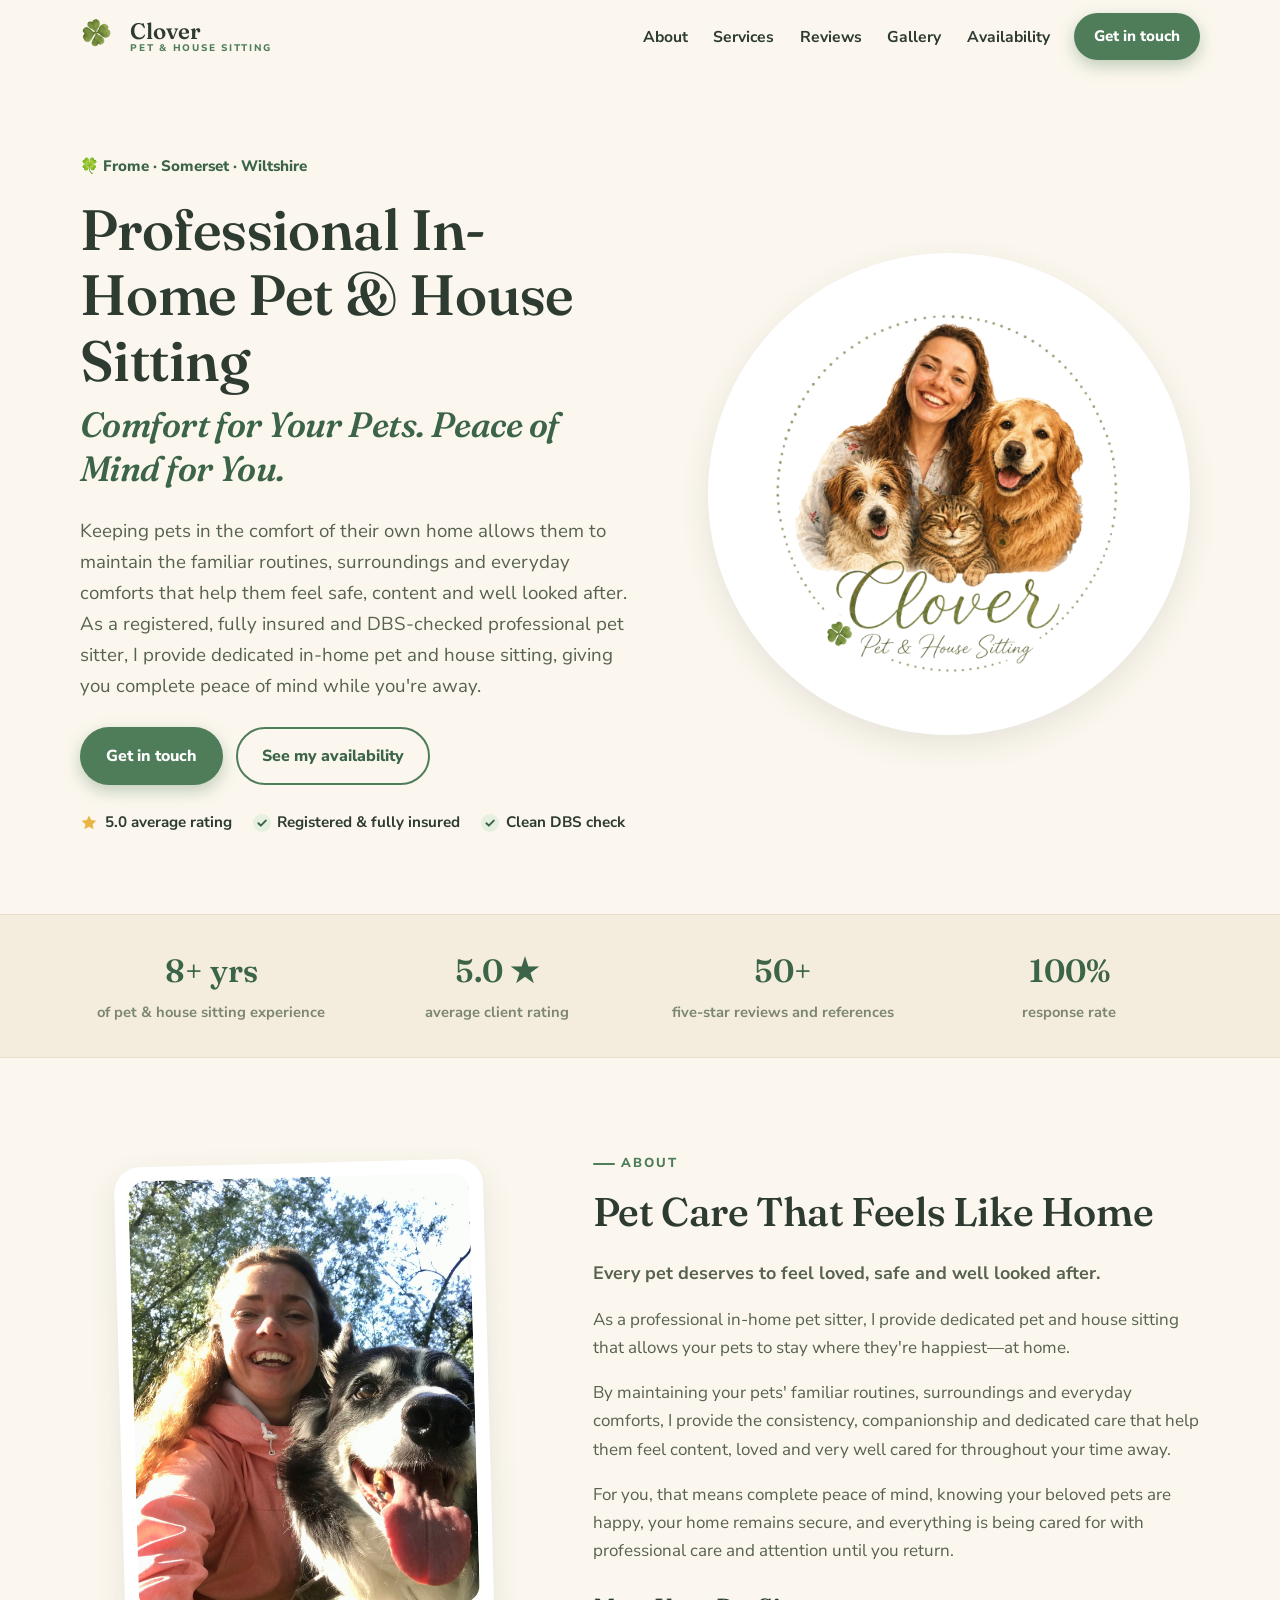
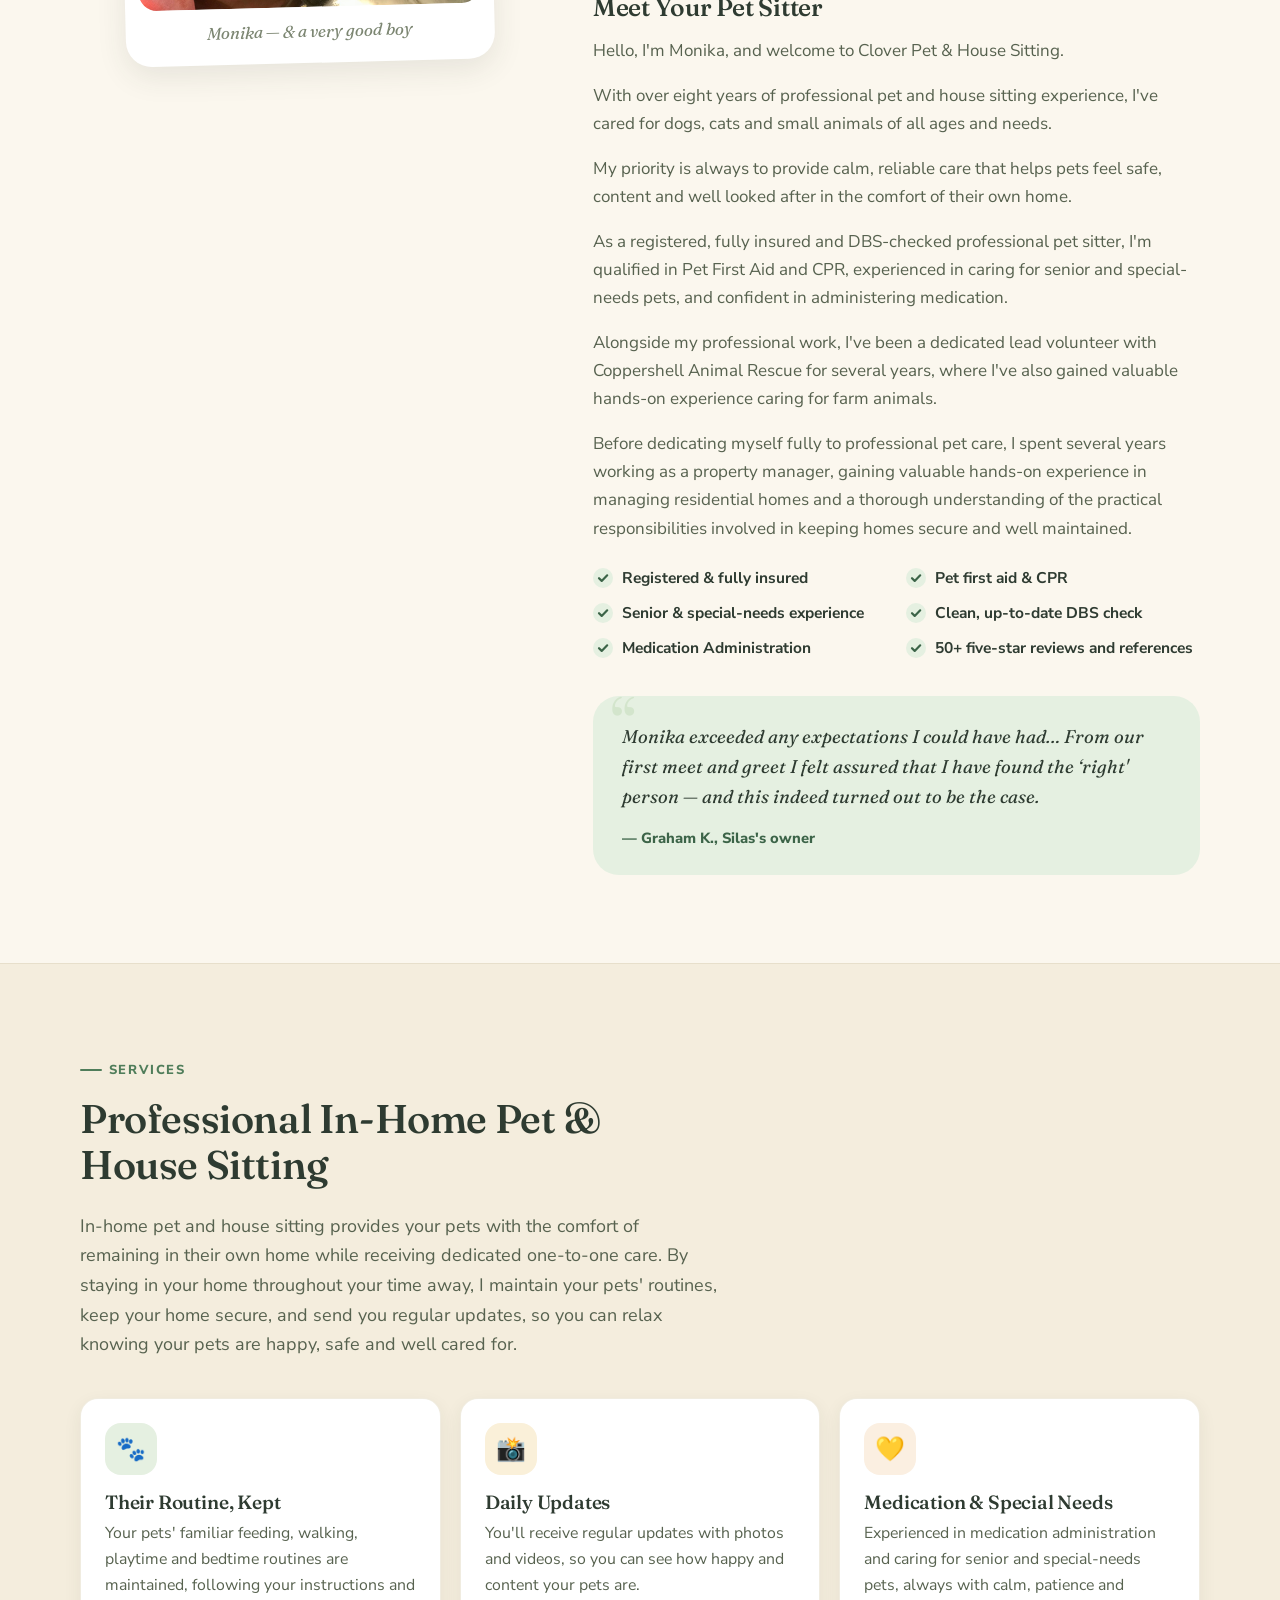
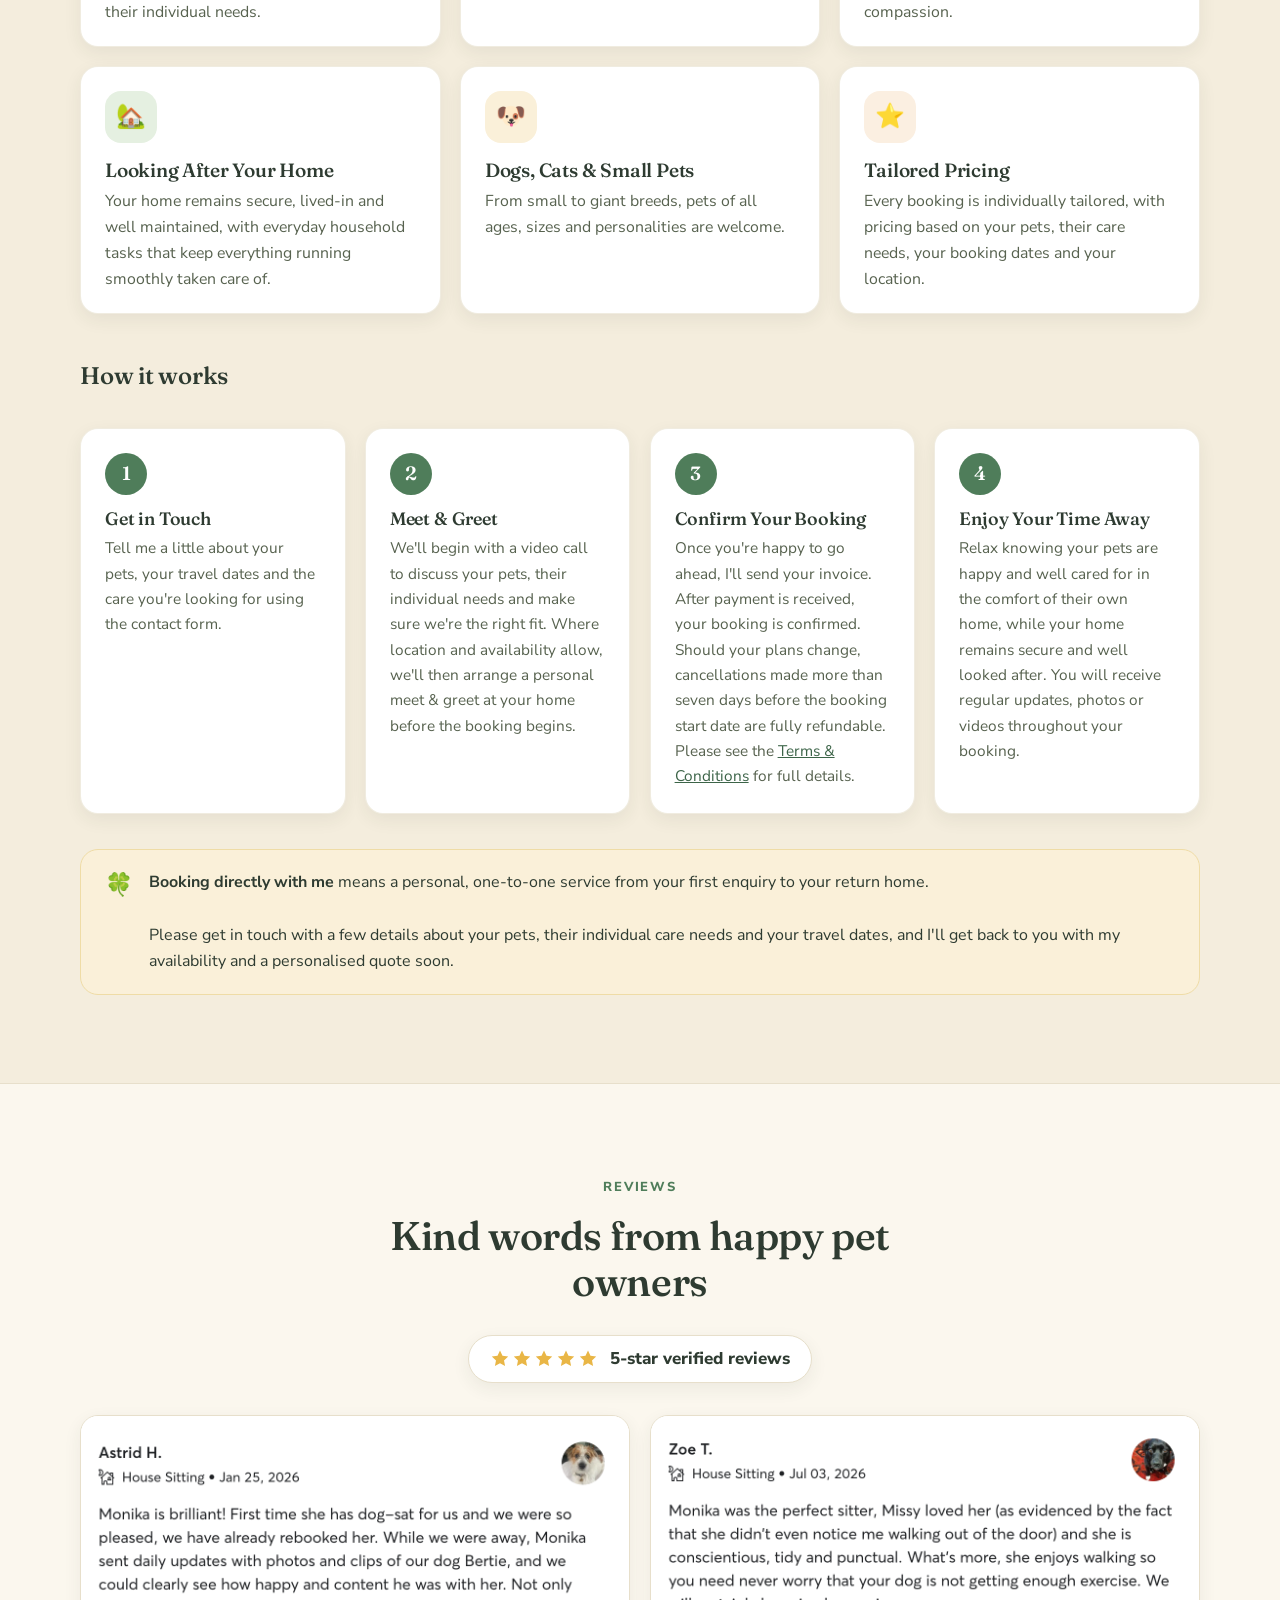
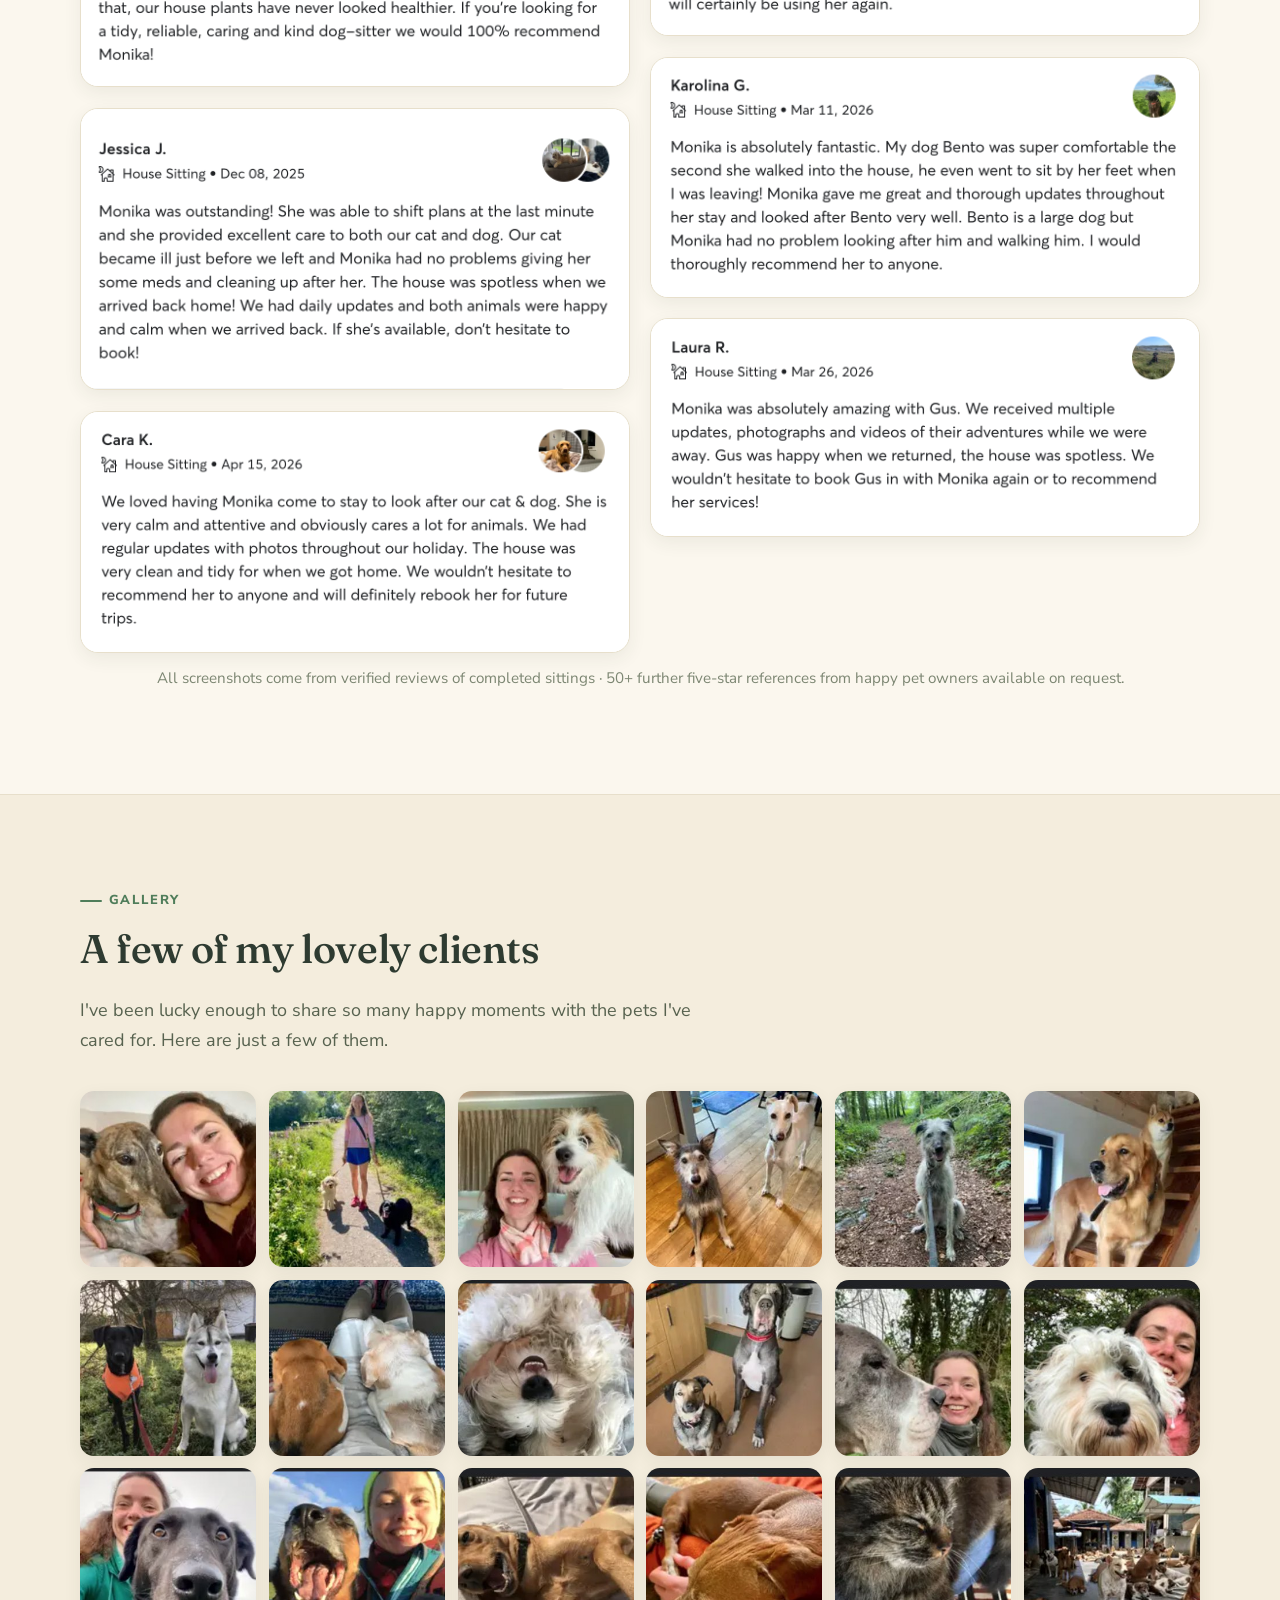
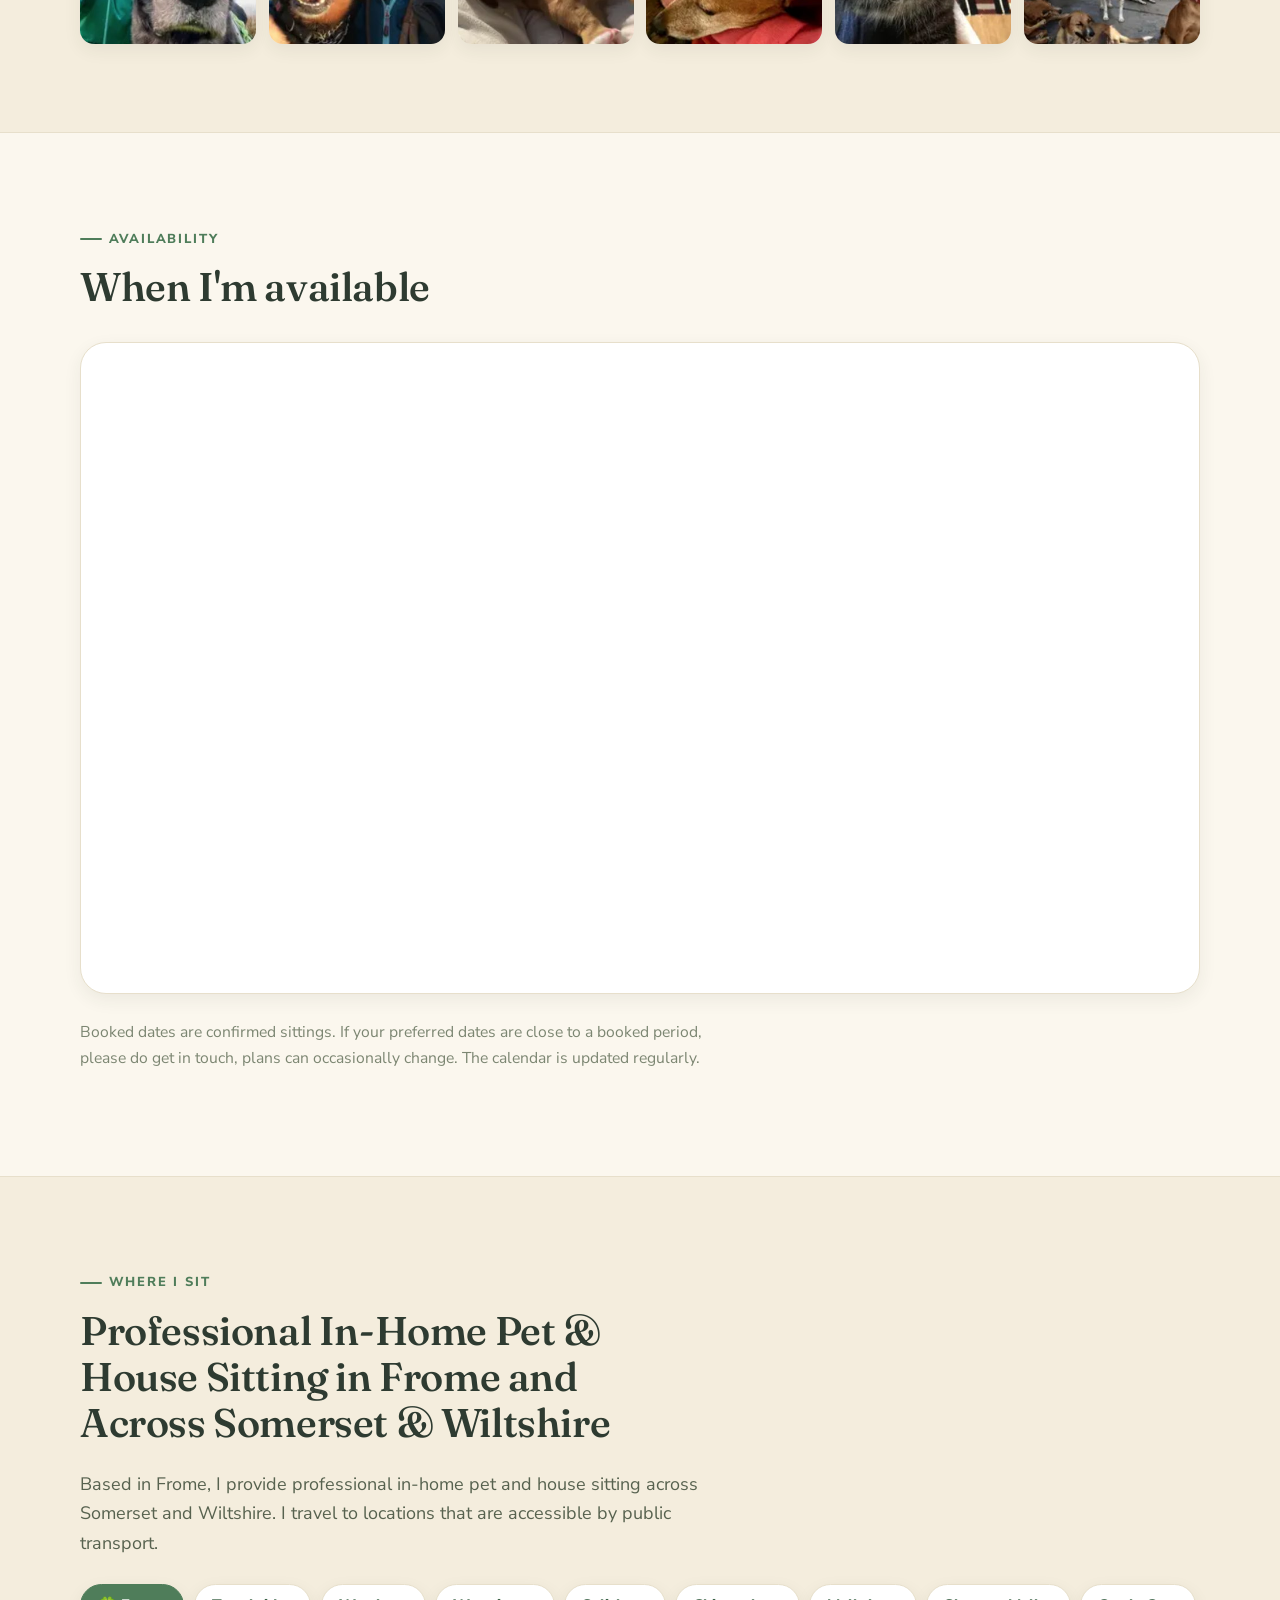
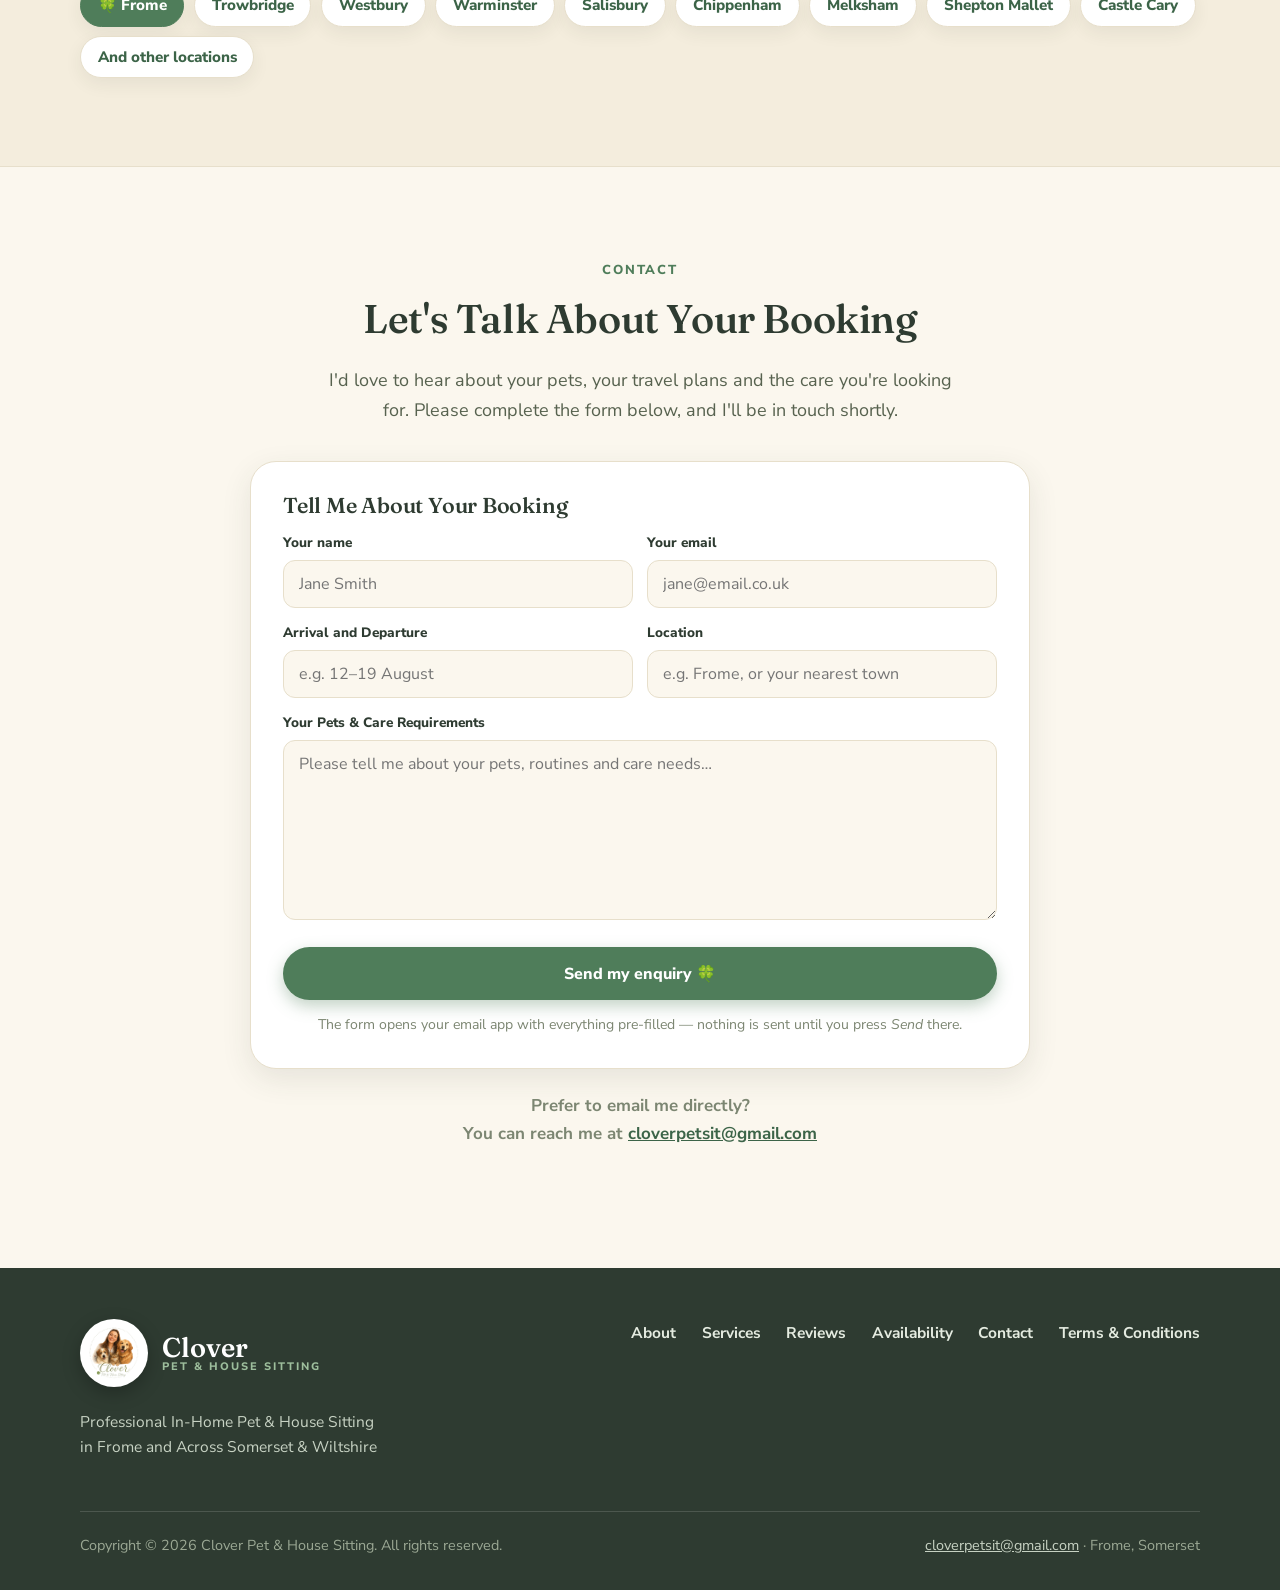
==== index.html @ 86fc48b8 "Clover Pet & House Sitting — website Static site (plain HTML/CSS/JS, no build step) for cloverpetsit" ====
<!DOCTYPE html>
<html lang="en-GB">
<head>
  <meta charset="UTF-8">
  <meta name="viewport" content="width=device-width, initial-scale=1.0">
  <title>Clover Pet &amp; House Sitting | Professional Pet Sitting in Frome, Somerset &amp; Wiltshire</title>
  <meta name="description" content="Professional in-home pet and house sitting in Frome and across Somerset and Wiltshire. Registered, fully insured and DBS-checked, with 8+ years' experience and 50+ five-star reviews and references.">
  <link rel="canonical" href="https://cloverpetsitting.com/">
  <meta property="og:type" content="website">
  <meta property="og:url" content="https://cloverpetsitting.com/">
  <meta property="og:title" content="Clover Pet &amp; House Sitting — comfort for your pets, peace of mind for you">
  <meta property="og:description" content="Professional in-home pet and house sitting in Frome and across Somerset and Wiltshire. Fully insured, DBS-checked and backed by 50+ five-star reviews and references.">
  <meta property="og:image" content="https://cloverpetsitting.com/assets/img/og.jpg">
  <meta name="twitter:card" content="summary_large_image">
  <link rel="icon" type="image/svg+xml" href="assets/favicon.svg">
  <link rel="preconnect" href="https://fonts.googleapis.com">
  <link rel="preconnect" href="https://fonts.gstatic.com" crossorigin>
  <link href="https://fonts.googleapis.com/css2?family=Fraunces:ital,opsz,wght@0,9..144,400..650;1,9..144,400..650&family=Nunito+Sans:ital,opsz,wght@0,6..12,400;0,6..12,600;0,6..12,700;0,6..12,800;1,6..12,400&display=swap" rel="stylesheet">
  <link rel="stylesheet" href="css/styles.css">
  <script type="application/ld+json">
  {
    "@context": "https://schema.org",
    "@type": "LocalBusiness",
    "@id": "https://cloverpetsitting.com/#business",
    "name": "Clover Pet & House Sitting",
    "description": "Professional in-home pet sitting and house sitting in Frome and across Somerset and Wiltshire. Registered, fully insured and DBS-checked, with more than eight years of experience.",
    "url": "https://cloverpetsitting.com/",
    "email": "cloverpetsit@gmail.com",
    "image": "https://cloverpetsitting.com/assets/img/og.jpg",
    "logo": "https://cloverpetsitting.com/assets/img/logo-approved.webp",
    "priceRange": "££",
    "address": { "@type": "PostalAddress", "addressLocality": "Frome", "addressRegion": "Somerset", "addressCountry": "GB" },
    "areaServed": ["Frome", "Trowbridge", "Westbury", "Warminster", "Salisbury", "Chippenham", "Melksham", "Shepton Mallet", "Castle Cary", "Somerset", "Wiltshire"],
    "knowsAbout": ["pet sitting", "house sitting", "dog sitting", "cat sitting", "overnight pet care"],
    "makesOffer": {
      "@type": "Offer",
      "itemOffered": { "@type": "Service", "name": "In-home pet sitting & house sitting", "serviceType": "Pet sitting" }
    }
  }
  </script>
</head>
<body>
  <a class="skip-link" href="#main">Skip to content</a>

  <!-- Shared SVG defs -->
  <svg width="0" height="0" style="position:absolute" aria-hidden="true">
    <defs>
      <g id="clover-mark">
        <g fill="currentColor">
          <path transform="translate(12 12) rotate(0) translate(0 -5.7) scale(0.60)" d="M0 5 C-0.4 4.6 -5.2 1.6 -5.2 -1.4 C-5.2 -3.4 -3.6 -5 -1.8 -5 C-0.9 -5 -0.3 -4.6 0 -4 C0.3 -4.6 0.9 -5 1.8 -5 C3.6 -5 5.2 -3.4 5.2 -1.4 C5.2 1.6 0.4 4.6 0 5 Z"/>
          <path transform="translate(12 12) rotate(90) translate(0 -5.7) scale(0.60)" d="M0 5 C-0.4 4.6 -5.2 1.6 -5.2 -1.4 C-5.2 -3.4 -3.6 -5 -1.8 -5 C-0.9 -5 -0.3 -4.6 0 -4 C0.3 -4.6 0.9 -5 1.8 -5 C3.6 -5 5.2 -3.4 5.2 -1.4 C5.2 1.6 0.4 4.6 0 5 Z"/>
          <path transform="translate(12 12) rotate(180) translate(0 -5.7) scale(0.60)" d="M0 5 C-0.4 4.6 -5.2 1.6 -5.2 -1.4 C-5.2 -3.4 -3.6 -5 -1.8 -5 C-0.9 -5 -0.3 -4.6 0 -4 C0.3 -4.6 0.9 -5 1.8 -5 C3.6 -5 5.2 -3.4 5.2 -1.4 C5.2 1.6 0.4 4.6 0 5 Z"/>
          <path transform="translate(12 12) rotate(270) translate(0 -5.7) scale(0.60)" d="M0 5 C-0.4 4.6 -5.2 1.6 -5.2 -1.4 C-5.2 -3.4 -3.6 -5 -1.8 -5 C-0.9 -5 -0.3 -4.6 0 -4 C0.3 -4.6 0.9 -5 1.8 -5 C3.6 -5 5.2 -3.4 5.2 -1.4 C5.2 1.6 0.4 4.6 0 5 Z"/>
        </g>
        <path d="M13 13.5 C13.6 16.2 15 18.2 16.6 19.6" fill="none" stroke="currentColor" stroke-width="1.6" stroke-linecap="round"/>
      </g>
      <g id="icon-check">
        <circle cx="10" cy="10" r="10" fill="#E5F0E1"/>
        <path d="m6 10.2 2.7 2.7L14.2 7.3" fill="none" stroke="#3C6448" stroke-width="2.2" stroke-linecap="round" stroke-linejoin="round"/>
      </g>
      <path id="icon-star" d="M10 1.6l2.5 5.2 5.7.7-4.2 3.9 1.1 5.6L10 14.2 4.9 17l1.1-5.6L1.8 7.5l5.7-.7z"/>
    </defs>
  </svg>

  <header class="site-header" id="top">
    <div class="wrap nav">
      <a class="brand" href="#top" aria-label="Clover Pet &amp; House Sitting — home">
        <img class="brand-mark" src="assets/img/clover-mark.png" width="40" height="40" alt="" aria-hidden="true">
        <span class="brand-text">
          <span class="brand-name">Clover</span>
          <span class="brand-sub">Pet &amp; House Sitting</span>
        </span>
      </a>
      <button class="nav-toggle" aria-expanded="false" aria-controls="nav-links" aria-label="Open menu">
        <svg viewBox="0 0 24 24" fill="none" stroke-width="2.2" stroke-linecap="round"><path d="M4 7h16M4 12h16M4 17h16"/></svg>
      </button>
      <ul class="nav-links" id="nav-links">
        <li><a href="#about">About</a></li>
        <li><a href="#service">Services</a></li>
        <li><a href="#reviews">Reviews</a></li>
        <li><a href="#gallery">Gallery</a></li>
        <li><a href="#availability">Availability</a></li>
        <li><a class="btn btn-primary" href="#contact">Get in touch</a></li>
      </ul>
    </div>
  </header>

  <main id="main">

    <!-- ============ HERO ============ -->
    <section class="hero" aria-label="Introduction">
      <div class="wrap hero-grid">
        <div>
          <span class="hero-chip">🍀 Frome · Somerset · Wiltshire</span>
          <h1>Professional In-Home Pet &amp; House Sitting <em>Comfort for Your Pets. Peace of Mind for You.</em></h1>
          <p class="hero-lead">Keeping pets in the comfort of their own home allows them to maintain the familiar routines, surroundings and everyday comforts that help them feel safe, content and well looked after. As a registered, fully insured and DBS-checked professional pet sitter, I provide dedicated in-home pet and house sitting, giving you complete peace of mind while you're away.</p>
          <div class="hero-ctas">
            <a class="btn btn-primary" href="#contact">Get in touch</a>
            <a class="btn btn-ghost" href="#availability">See my availability</a>
          </div>
          <ul class="hero-trust">
            <li><svg viewBox="0 0 20 20" fill="var(--gold)"><use href="#icon-star"/></svg> 5.0 average rating</li>
            <li><svg viewBox="0 0 20 20"><use href="#icon-check"/></svg> Registered &amp; fully insured</li>
            <li><svg viewBox="0 0 20 20"><use href="#icon-check"/></svg> Clean DBS check</li>
          </ul>
        </div>
        <div class="hero-visual">
          <div class="hero-logo-frame">
            <img src="assets/img/logo-approved.webp" width="1200" height="1200" alt="Clover Pet &amp; House Sitting — Monika with her three pet friends" fetchpriority="high">
          </div>
        </div>
      </div>
    </section>

    <!-- ============ STATS ============ -->
    <div class="stats" role="region" aria-label="Key numbers">
      <div class="wrap stats-grid">
        <div class="stat"><b>8+ yrs</b><span>of pet &amp; house sitting experience</span></div>
        <div class="stat"><b>5.0 ★</b><span>average client rating</span></div>
        <div class="stat"><b>50+</b><span>five-star reviews and references</span></div>
        <div class="stat"><b>100%</b><span>response rate</span></div>
      </div>
    </div>

    <!-- ============ ABOUT ============ -->
    <section id="about" aria-labelledby="about-title">
      <div class="wrap about-grid">
        <figure class="about-photo reveal">
          <div class="frame">
            <img src="assets/img/about-silas.jpg" width="1352" height="1800" alt="Monika outdoors with Silas, a happy black-and-white collie">
            <figcaption>Monika — &amp; a very good boy</figcaption>
          </div>
        </figure>
        <div>
          <span class="eyebrow">About</span>
          <h2 class="section-title" id="about-title">Pet Care That Feels Like Home</h2>
          <p class="section-lead"><strong>Every pet deserves to feel loved, safe and well looked after.</strong></p>
          <p>As a professional in-home pet sitter, I provide dedicated pet and house sitting that allows your pets to stay where they're happiest—at home.</p>
          <p>By maintaining your pets' familiar routines, surroundings and everyday comforts, I provide the consistency, companionship and dedicated care that help them feel content, loved and very well cared for throughout your time away.</p>
          <p>For you, that means complete peace of mind, knowing your beloved pets are happy, your home remains secure, and everything is being cared for with professional care and attention until you return.</p>
          <h3 class="about-subtitle">Meet Your Pet Sitter</h3>
          <p>Hello, I'm Monika, and welcome to Clover Pet &amp; House Sitting.</p>
          <p>With over eight years of professional pet and house sitting experience, I've cared for dogs, cats and small animals of all ages and needs.</p>
          <p>My priority is always to provide calm, reliable care that helps pets feel safe, content and well looked after in the comfort of their own home.</p>
          <p>As a registered, fully insured and DBS-checked professional pet sitter, I'm qualified in Pet First Aid and CPR, experienced in caring for senior and special-needs pets, and confident in administering medication.</p>
          <p>Alongside my professional work, I've been a dedicated lead volunteer with Coppershell Animal Rescue for several years, where I've also gained valuable hands-on experience caring for farm animals.</p>
          <p>Before dedicating myself fully to professional pet care, I spent several years working as a property manager, gaining valuable hands-on experience in managing residential homes and a thorough understanding of the practical responsibilities involved in keeping homes secure and well maintained.</p>
          <ul class="about-badges">
            <li><svg viewBox="0 0 20 20"><use href="#icon-check"/></svg> Registered &amp; fully insured</li>
            <li><svg viewBox="0 0 20 20"><use href="#icon-check"/></svg> Pet first aid &amp; CPR</li>
            <li><svg viewBox="0 0 20 20"><use href="#icon-check"/></svg> Senior &amp; special-needs experience</li>
            <li><svg viewBox="0 0 20 20"><use href="#icon-check"/></svg> Clean, up-to-date DBS check</li>
            <li><svg viewBox="0 0 20 20"><use href="#icon-check"/></svg> Medication Administration</li>
            <li><svg viewBox="0 0 20 20"><use href="#icon-check"/></svg> 50+ five-star reviews and references</li>
          </ul>
          <figure class="quote-card reveal">
            <blockquote>Monika exceeded any expectations I could have had… From our first meet and greet I felt assured that I have found the ‘right' person — and this indeed turned out to be the case.</blockquote>
            <figcaption>— Graham K., Silas's owner</figcaption>
          </figure>
        </div>
      </div>
    </section>

    <!-- ============ SERVICE ============ -->
    <section id="service" class="band" aria-labelledby="service-title">
      <div class="wrap">
        <span class="eyebrow">Services</span>
        <h2 class="section-title" id="service-title">Professional In-Home Pet &amp; House Sitting</h2>
        <p class="section-lead">In-home pet and house sitting provides your pets with the comfort of remaining in their own home while receiving dedicated one-to-one care. By staying in your home throughout your time away, I maintain your pets' routines, keep your home secure, and send you regular updates, so you can relax knowing your pets are happy, safe and well cared for.</p>

        <div class="service-grid">
          <article class="service-card reveal">
            <div class="ico">🐾</div>
            <h3>Their Routine, Kept</h3>
            <p>Your pets' familiar feeding, walking, playtime and bedtime routines are maintained, following your instructions and their individual needs.</p>
          </article>
          <article class="service-card reveal">
            <div class="ico">📸</div>
            <h3>Daily Updates</h3>
            <p>You'll receive regular updates with photos and videos, so you can see how happy and content your pets are.</p>
          </article>
          <article class="service-card reveal">
            <div class="ico">💛</div>
            <h3>Medication &amp; Special Needs</h3>
            <p>Experienced in medication administration and caring for senior and special-needs pets, always with calm, patience and compassion.</p>
          </article>
          <article class="service-card reveal">
            <div class="ico">🏡</div>
            <h3>Looking After Your Home</h3>
            <p>Your home remains secure, lived-in and well maintained, with everyday household tasks that keep everything running smoothly taken care of.</p>
          </article>
          <article class="service-card reveal">
            <div class="ico">🐶</div>
            <h3>Dogs, Cats &amp; Small Pets</h3>
            <p>From small to giant breeds, pets of all ages, sizes and personalities are welcome.</p>
          </article>
          <article class="service-card reveal">
            <div class="ico">⭐</div>
            <h3>Tailored Pricing</h3>
            <p>Every booking is individually tailored, with pricing based on your pets, their care needs, your booking dates and your location.</p>
          </article>
        </div>

        <h3 style="font-size:1.5rem; margin:3rem 0 0">How it works</h3>
        <div class="steps">
          <div class="step reveal">
            <h3>Get in Touch</h3>
            <p>Tell me a little about your pets, your travel dates and the care you're looking for using the contact form.</p>
          </div>
          <div class="step reveal">
            <h3>Meet &amp; Greet</h3>
            <p>We'll begin with a video call to discuss your pets, their individual needs and make sure we're the right fit. Where location and availability allow, we'll then arrange a personal meet &amp; greet at your home before the booking begins.</p>
          </div>
          <div class="step reveal">
            <h3>Confirm Your Booking</h3>
            <p>Once you're happy to go ahead, I'll send your invoice. After payment is received, your booking is confirmed. Should your plans change, cancellations made more than seven days before the booking start date are fully refundable. Please see the <a href="/terms">Terms &amp; Conditions</a> for full details.</p>
          </div>
          <div class="step reveal">
            <h3>Enjoy Your Time Away</h3>
            <p>Relax knowing your pets are happy and well cared for in the comfort of their own home, while your home remains secure and well looked after. You will receive regular updates, photos or videos throughout your booking.</p>
          </div>
        </div>

        <div class="direct-note reveal">
          <span class="ico">🍀</span>
          <p><strong>Booking directly with me</strong> means a personal, one-to-one service from your first enquiry to your return home.<br><br>Please get in touch with a few details about your pets, their individual care needs and your travel dates, and I'll get back to you with my availability and a personalised quote soon.</p>
        </div>
      </div>
    </section>

    <!-- ============ REVIEWS ============ -->
    <section id="reviews" aria-labelledby="reviews-title">
      <div class="wrap">
        <div class="center">
          <span class="eyebrow">Reviews</span>
          <h2 class="section-title" id="reviews-title">Kind words from happy pet owners</h2>
          <div class="rating-summary">
            <span class="stars" aria-hidden="true">
              <svg viewBox="0 0 20 20"><use href="#icon-star"/></svg><svg viewBox="0 0 20 20"><use href="#icon-star"/></svg><svg viewBox="0 0 20 20"><use href="#icon-star"/></svg><svg viewBox="0 0 20 20"><use href="#icon-star"/></svg><svg viewBox="0 0 20 20"><use href="#icon-star"/></svg>
            </span>
            5-star verified reviews
          </div>
        </div>
        <div class="reviews-masonry">
          <figure class="review-shot reveal"><img src="assets/img/reviews/review-astrid.png" width="1122" height="554" loading="lazy" alt="Five-star review from Astrid H.: “Monika is brilliant! … we have already rebooked her. Daily updates with photos and clips of our dog Bertie … our house plants have never looked healthier. A tidy, reliable, caring and kind dog-sitter — we would 100% recommend Monika!”"></figure>
          <figure class="review-shot reveal"><img src="assets/img/reviews/review-jessica.png" width="1112" height="570" loading="lazy" alt="Five-star review from Jessica J.: “Monika was outstanding! … excellent care to both our cat and dog … no problems giving meds … the house was spotless when we arrived back home! If she's available, don't hesitate to book!”"></figure>
          <figure class="review-shot reveal"><img src="assets/img/reviews/review-cara.png" width="1128" height="494" loading="lazy" alt="Five-star review from Cara K.: “She is very calm and attentive and obviously cares a lot for animals … regular updates with photos … will definitely rebook her for future trips.”"></figure>
          <figure class="review-shot reveal"><img src="assets/img/reviews/review-zoe.png" width="1122" height="450" loading="lazy" alt="Five-star review from Zoe T.: “Monika was the perfect sitter, Missy loved her … conscientious, tidy and punctual … she enjoys walking so your dog always gets enough exercise.”"></figure>
          <figure class="review-shot reveal"><img src="assets/img/reviews/review-karolina.png" width="1124" height="490" loading="lazy" alt="Five-star review from Karolina G.: “My dog Bento was super comfortable the second she walked into the house … great and thorough updates … I would thoroughly recommend her to anyone.”"></figure>
          <figure class="review-shot reveal"><img src="assets/img/reviews/review-laura.png" width="1128" height="446" loading="lazy" alt="Five-star review from Laura R.: “Monika was absolutely amazing with Gus … multiple updates, photographs and videos … the house was spotless. We wouldn't hesitate to book again.”"></figure>
        </div>
        <p class="reviews-footnote center">All screenshots come from verified reviews of completed sittings · 50+ further five-star references from happy pet owners available on request.</p>
      </div>
    </section>

    <!-- ============ GALLERY ============ -->
    <section id="gallery" class="band" aria-labelledby="gallery-title">
      <div class="wrap">
        <span class="eyebrow">Gallery</span>
        <h2 class="section-title" id="gallery-title">A few of my lovely clients</h2>
        <p class="section-lead">I've been lucky enough to share so many happy moments with the pets I've cared for. Here are just a few of them.</p>
        <div class="gallery-grid" id="gallery-grid">
          <a href="assets/img/gallery/g01.jpg"><img src="assets/img/gallery/g01.jpg" width="305" height="305" loading="lazy" alt="Monika cuddling a brindle greyhound on the sofa"></a>
          <a href="assets/img/gallery/g03.jpg"><img src="assets/img/gallery/g03.jpg" width="305" height="305" loading="lazy" alt="Walking two dogs along a sunny country path"></a>
          <a href="assets/img/gallery/g05.jpg"><img src="assets/img/gallery/g05.jpg" width="305" height="305" loading="lazy" alt="Monika with a scruffy white terrier at home"></a>
          <a href="assets/img/gallery/g07.jpg"><img src="assets/img/gallery/g07.jpg" width="305" height="305" loading="lazy" alt="Two lurchers waiting for their walk in the hallway"></a>
          <a href="assets/img/gallery/g09.jpg"><img src="assets/img/gallery/g09.jpg" width="305" height="305" loading="lazy" alt="Wolfhound sitting on a woodland path"></a>
          <a href="assets/img/gallery/g10.jpg"><img src="assets/img/gallery/g10.jpg" width="305" height="305" loading="lazy" alt="Golden retriever and Shiba Inu on the stairs"></a>
          <a href="assets/img/gallery/g11.jpg"><img src="assets/img/gallery/g11.jpg" width="305" height="305" loading="lazy" alt="Black Labrador and husky ready for a walk"></a>
          <a href="assets/img/gallery/g12.jpg"><img src="assets/img/gallery/g12.jpg" width="305" height="305" loading="lazy" alt="Two dogs relaxing on Monika's lap"></a>
          <a href="assets/img/gallery/g14.jpg"><img src="assets/img/gallery/g14.jpg" width="305" height="305" loading="lazy" alt="Shaggy white dog rolling over for belly rubs"></a>
          <a href="assets/img/gallery/g15.jpg"><img src="assets/img/gallery/g15.jpg" width="305" height="305" loading="lazy" alt="Great Dane and terrier friend in the kitchen"></a>
          <a href="assets/img/gallery/g19.jpg"><img src="assets/img/gallery/g19.jpg" width="305" height="305" loading="lazy" alt="A kiss for a gentle Great Dane"></a>
          <a href="assets/img/gallery/g22.jpg"><img src="assets/img/gallery/g22.jpg" width="305" height="305" loading="lazy" alt="Monika with a fluffy white cockapoo"></a>
          <a href="assets/img/gallery/g17.jpg"><img src="assets/img/gallery/g17.jpg" width="305" height="305" loading="lazy" alt="Close-up selfie with a curious grey dog"></a>
          <a href="assets/img/gallery/g18.jpg"><img src="assets/img/gallery/g18.jpg" width="305" height="305" loading="lazy" alt="Windy hilltop selfie with a very happy dog"></a>
          <a href="assets/img/gallery/g20.jpg"><img src="assets/img/gallery/g20.jpg" width="305" height="305" loading="lazy" alt="Playful brown dog rolling on the sofa"></a>
          <a href="assets/img/gallery/g21.jpg"><img src="assets/img/gallery/g21.jpg" width="305" height="305" loading="lazy" alt="Content dog snoozing during cuddles"></a>
          <a href="assets/img/gallery/g23.jpg"><img src="assets/img/gallery/g23.jpg" width="305" height="305" loading="lazy" alt="Tabby cat getting chin scratches"></a>
          <a href="assets/img/gallery/g24.jpg"><img src="assets/img/gallery/g24.jpg" width="305" height="305" loading="lazy" alt="Rescue dogs at the shelter where Monika volunteers"></a>
        </div>
      </div>
    </section>

    <!-- ============ AVAILABILITY ============ -->
    <section id="availability" aria-labelledby="availability-title">
      <div class="wrap">
        <span class="eyebrow">Availability</span>
        <h2 class="section-title" id="availability-title">When I'm available</h2>
        <div class="calendar-embed">
          <iframe src="https://calendar.google.com/calendar/embed?src=cd3b0033ca2ea46a3b50430a46b5d031fea4789af50bb61f3a7c216994d59f4f%40group.calendar.google.com&amp;ctz=Europe%2FLondon" title="Clover Pet &amp; House Sitting availability calendar" loading="lazy" frameborder="0" scrolling="no"></iframe>
        </div>
        <p class="avail-note">Booked dates are confirmed sittings. If your preferred dates are close to a booked period, please do get in touch, plans can occasionally change. The calendar is updated regularly.</p>
      </div>
    </section>

    <!-- ============ AREA ============ -->
    <section class="band" aria-labelledby="area-title" id="area">
      <div class="wrap">
        <span class="eyebrow">Where I sit</span>
        <h2 class="section-title" id="area-title">Professional In-Home Pet &amp; House Sitting in Frome and Across Somerset &amp; Wiltshire</h2>
        <p class="section-lead">Based in Frome, I provide professional in-home pet and house sitting across Somerset and Wiltshire. I travel to locations that are accessible by public transport.</p>
        <div class="area-chips">
          <span class="chip home">🍀 Frome</span>
          <span class="chip">Trowbridge</span>
          <span class="chip">Westbury</span>
          <span class="chip">Warminster</span>
          <span class="chip">Salisbury</span>
          <span class="chip">Chippenham</span>
          <span class="chip">Melksham</span>
          <span class="chip">Shepton Mallet</span>
          <span class="chip">Castle Cary</span>
          <span class="chip">And other locations</span>
        </div>
      </div>
    </section>

    <!-- ============ CONTACT ============ -->
    <section id="contact" aria-labelledby="contact-title">
      <div class="wrap">
        <div class="center">
          <span class="eyebrow">Contact</span>
          <h2 class="section-title" id="contact-title">Let's Talk About Your Booking</h2>
          <p class="section-lead">I'd love to hear about your pets, your travel plans and the care you're looking for. Please complete the form below, and I'll be in touch shortly.</p>
        </div>
        <div class="contact-grid">
          <form class="enquiry" id="enquiry-form" novalidate>
            <h3>Tell Me About Your Booking</h3>
            <div class="form-grid">
              <div class="field"><label for="f-name">Your name</label><input id="f-name" name="name" autocomplete="name" required placeholder="Jane Smith"></div>
              <div class="field"><label for="f-email">Your email</label><input id="f-email" name="email" type="email" autocomplete="email" required placeholder="jane@email.co.uk"></div>
              <div class="field"><label for="f-dates">Arrival and Departure</label><input id="f-dates" name="dates" placeholder="e.g. 12–19 August"></div>
              <div class="field"><label for="f-location">Location</label><input id="f-location" name="location" placeholder="e.g. Frome, or your nearest town"></div>
              <div class="field full"><label for="f-details">Your Pets &amp; Care Requirements</label><textarea id="f-details" name="details" required placeholder="Please tell me about your pets, routines and care needs…"></textarea></div>
            </div>
            <button class="btn btn-primary" type="submit">Send my enquiry 🍀</button>
            <p class="form-hint">The form opens your email app with everything pre-filled — nothing is sent until you press <em>Send</em> there.</p>
          </form>
          <p class="direct-email">Prefer to email me directly?<br>You can reach me at <a href="mailto:cloverpetsit@gmail.com">cloverpetsit@gmail.com</a></p>
        </div>
      </div>
    </section>
  </main>

  <footer class="site-footer">
    <div class="wrap">
      <div class="footer-grid">
        <div>
          <a class="brand" href="#top" aria-label="Back to top">
            <img class="brand-logo" src="assets/img/logo-approved.webp" alt="Clover Pet &amp; House Sitting logo" width="68" height="68" loading="lazy">
            <span class="brand-text">
              <span class="brand-name">Clover</span>
              <span class="brand-sub">Pet &amp; House Sitting</span>
            </span>
          </a>
          <p class="footer-tag">Professional In-Home Pet &amp; House Sitting in Frome and Across Somerset &amp; Wiltshire</p>
        </div>
        <ul class="footer-links">
          <li><a href="#about">About</a></li>
          <li><a href="#service">Services</a></li>
          <li><a href="#reviews">Reviews</a></li>
          <li><a href="#availability">Availability</a></li>
          <li><a href="#contact">Contact</a></li>
          <li><a href="/terms">Terms &amp; Conditions</a></li>
        </ul>
      </div>
      <div class="footer-bottom">
        <span>Copyright © 2026 Clover Pet &amp; House Sitting. All rights reserved.</span>
        <span><a href="mailto:cloverpetsit@gmail.com">cloverpetsit@gmail.com</a> · Frome, Somerset</span>
      </div>
    </div>
  </footer>

  <!-- Lightbox -->
  <div class="lightbox" id="lightbox" role="dialog" aria-modal="true" aria-label="Photo viewer">
    <button class="lb-close" id="lb-close" aria-label="Close">✕</button>
    <button class="lb-prev" id="lb-prev" aria-label="Previous photo">‹</button>
    <img id="lb-img" src="" alt="">
    <button class="lb-next" id="lb-next" aria-label="Next photo">›</button>
  </div>

  <script src="js/main.js" defer></script>
</body>
</html>
---- css/styles.css ----
/* ============================================================
   Clover Pet & House Sitting — cloverpetsitting.com
   Warm & positive, but professional.
   Palette: clover green · warm cream · “somerset day” gold · apricot
   Type: Fraunces (display) + Nunito Sans (body)
   ============================================================ */

:root {
  --cream: #FBF7EE;
  --cream-2: #F4EDDD;
  --card: #FFFFFF;
  --ink: #2E3B31;
  --body: #57624F;
  --muted: #7C8672;
  --line: #E7DFCB;

  --clover: #4F7D5A;
  --clover-deep: #3C6448;
  --clover-tint: #E5F0E1;
  --clover-tint-2: #D3E5CC;

  --somerset: #E5B14A;      /* “somerset day” — warm golden, from the byTilly Somerset palette */
  --somerset-soft: #EFDCA6;
  --somerset-tint: #FAF0D9;

  --apricot: #EDBB8F;
  --apricot-tint: #FBEFE1;
  --terracotta: #C9764F;
  --gold: #E9B646;

  --radius: 18px;
  --radius-lg: 26px;
  --shadow: 0 10px 30px rgba(46, 59, 49, 0.10);
  --shadow-soft: 0 6px 18px rgba(46, 59, 49, 0.07);

  --font-display: "Fraunces", Georgia, "Times New Roman", serif;
  --font-body: "Nunito Sans", "Segoe UI", system-ui, -apple-system, sans-serif;
}

/* ---------- Reset & base ---------- */
*, *::before, *::after { box-sizing: border-box; }
html { scroll-behavior: smooth; }
@media (prefers-reduced-motion: reduce) {
  html { scroll-behavior: auto; }
  *, *::before, *::after { animation: none !important; transition: none !important; }
}
body {
  margin: 0;
  font-family: var(--font-body);
  font-size: 1.0625rem;
  line-height: 1.65;
  color: var(--body);
  background: var(--cream);
  -webkit-font-smoothing: antialiased;
}
img { max-width: 100%; display: block; }
a { color: var(--clover-deep); }
h1, h2, h3, h4 {
  font-family: var(--font-display);
  font-weight: 550;
  line-height: 1.15;
  color: var(--ink);
  margin: 0 0 0.6em;
  letter-spacing: -0.01em;
}
p { margin: 0 0 1em; }
.skip-link {
  position: absolute; left: -999px; top: 0;
  background: var(--ink); color: #fff; padding: 10px 16px; border-radius: 0 0 10px 0;
  z-index: 200;
}
.skip-link:focus { left: 0; }

.wrap { width: min(1120px, calc(100% - 2.5rem)); margin-inline: auto; }
section { padding: clamp(3.5rem, 8vw, 5.5rem) 0; }

.eyebrow {
  display: inline-flex; align-items: center; gap: 0.5em;
  font-size: 0.8125rem; font-weight: 800; letter-spacing: 0.14em;
  text-transform: uppercase; color: var(--clover);
  margin-bottom: 0.9rem;
}
.eyebrow::before {
  content: ""; width: 22px; height: 2px; background: var(--clover); border-radius: 2px;
}
.section-title { font-size: clamp(1.75rem, 4vw, 2.5rem); max-width: 22ch; }
.section-lead { font-size: 1.125rem; max-width: 58ch; }
.center { text-align: center; }
.center .section-title, .center .section-lead { margin-inline: auto; }
.center .eyebrow::before { display: none; }

/* ---------- Buttons ---------- */
.btn {
  display: inline-flex; align-items: center; justify-content: center; gap: 0.55em;
  font-family: var(--font-body); font-weight: 800; font-size: 1rem;
  padding: 0.85em 1.5em; border-radius: 999px; border: 2px solid transparent;
  cursor: pointer; text-decoration: none; transition: transform .15s ease, box-shadow .15s ease, background .15s ease;
}
.btn:active { transform: translateY(1px); }
.btn-primary { background: var(--clover); color: #fff; box-shadow: 0 6px 16px rgba(79, 125, 90, 0.35); }
.btn-primary:hover { background: var(--clover-deep); box-shadow: 0 8px 20px rgba(60, 100, 72, 0.4); }
.btn-ghost { background: transparent; color: var(--clover-deep); border-color: var(--clover); }
.btn-ghost:hover { background: var(--clover-tint); border-color: var(--clover); }
.btn-light { background: #fff; color: var(--clover-deep); box-shadow: var(--shadow-soft); }
.btn-light:hover { background: var(--clover-tint); }

/* ---------- Header ---------- */
.site-header {
  position: sticky; top: 0; z-index: 100;
  background: rgba(251, 247, 238, 0.92);
  backdrop-filter: blur(10px);
  -webkit-backdrop-filter: blur(10px);
  border-bottom: 1px solid transparent;
  transition: border-color .2s ease, box-shadow .2s ease;
}
.site-header.scrolled { border-color: var(--line); box-shadow: 0 4px 20px rgba(46,59,49,.06); }
.nav {
  display: flex; align-items: center; justify-content: space-between;
  gap: 1rem; padding: 0.8rem 0;
}
.brand { display: inline-flex; align-items: center; gap: 0.65rem; text-decoration: none; }
.brand-mark { width: 40px; height: 40px; flex: none; object-fit: contain; }
.brand-logo {
  width: 46px; height: 46px; flex: none; border-radius: 50%;
  border: 1px solid var(--line); background: #fff; object-fit: cover;
}
.brand-text { display: flex; flex-direction: column; line-height: 1.05; }
.brand-name { font-family: var(--font-display); font-weight: 600; font-size: 1.4rem; color: var(--ink); }
.brand-sub { font-size: 0.6rem; font-weight: 800; letter-spacing: 0.18em; text-transform: uppercase; color: var(--clover); }
.nav-links { display: flex; align-items: center; gap: 1.4rem; list-style: none; margin: 0; padding: 0; }
.nav-links a:not(.btn) {
  text-decoration: none; color: var(--ink); font-weight: 700; font-size: 0.98rem;
  padding: 0.3em 0.1em; border-bottom: 2px solid transparent; transition: color .15s, border-color .15s;
}
.nav-links a:not(.btn):hover { color: var(--clover-deep); border-color: var(--clover-tint-2); }
.nav-links .btn { padding: 0.6em 1.2em; font-size: 0.95rem; }
.nav-toggle {
  display: none; background: none; border: 0; cursor: pointer; padding: 8px; border-radius: 10px;
}
.nav-toggle:hover { background: var(--clover-tint); }
.nav-toggle svg { width: 26px; height: 26px; stroke: var(--ink); }

@media (max-width: 880px) {
  .nav-toggle { display: inline-flex; }
  .nav-links {
    position: absolute; top: 100%; left: 0; right: 0;
    flex-direction: column; align-items: stretch; gap: 0;
    background: var(--cream); border-bottom: 1px solid var(--line);
    box-shadow: 0 18px 30px rgba(46,59,49,.12);
    max-height: 0; overflow: hidden; transition: max-height .25s ease;
  }
  .nav-links.open { max-height: 60vh; overflow-y: auto; }
  .nav-links li { border-top: 1px solid var(--line); }
  .nav-links a:not(.btn) { display: block; padding: 0.9rem 1.4rem; border-bottom: 0; }
  .nav-links li:last-child { padding: 0.9rem 1.4rem; }
  .nav-links .btn { width: 100%; }
}

/* ---------- Hero ---------- */
.hero {
  position: relative; overflow: hidden;
  display: flex; align-items: center;
  min-height: calc(100vh - 60px);   /* fill first viewport so the stats band never peeks */
  min-height: calc(100svh - 60px);
  padding: clamp(2rem, 4vw, 3rem) 0;
}
.hero-grid {
  position: relative; display: grid; grid-template-columns: 1.05fr 0.95fr;
  gap: clamp(2rem, 5vw, 4rem); align-items: center;
}
.hero-chip {
  display: inline-flex; align-items: center; gap: 0.45em;
  font-size: 0.95rem; font-weight: 800; color: var(--clover-deep);
  margin-bottom: 1.1rem;
}
.hero h1 {
  font-size: clamp(2.3rem, 5.2vw, 3.55rem);
  font-weight: 560;
  margin-bottom: 0.45em;
}
.hero h1 em {
  display: block; margin-top: 0.28em;
  font-size: 0.62em; line-height: 1.25; font-style: italic; color: var(--clover-deep);
}
.hero-lead { font-size: 1.17rem; max-width: 50ch; margin-bottom: 1.6rem; }
.hero-ctas { display: flex; flex-wrap: wrap; gap: 0.8rem; margin-bottom: 1.6rem; }
.hero-trust { display: flex; flex-wrap: wrap; gap: 0.5rem 1.3rem; padding: 0; margin: 0; list-style: none; }
.hero-trust li { display: inline-flex; align-items: center; gap: 0.45em; font-weight: 700; font-size: 0.95rem; color: var(--ink); }
.hero-trust svg { width: 18px; height: 18px; flex: none; }

.hero-visual { position: relative; }
/* Paw-print collage: big pad + four toes, each filled with a photo */
.paw { position: relative; aspect-ratio: 1 / 1.02; max-width: 520px; margin-inline: auto; }
.paw > div {
  position: absolute; overflow: hidden;
  box-shadow: var(--shadow); background: var(--clover-tint);
}
.paw img { width: 100%; height: 100%; object-fit: cover; }
.paw-pad {
  left: 13%; right: 13%; top: 40%; bottom: 0;
  border-radius: 52% 52% 46% 46% / 62% 62% 42% 42%;
}
.paw-toe { width: 23%; aspect-ratio: 1 / 1.16; border-radius: 50%; }
.paw-toe.t1 { left: 0;     top: 19%; rotate: -20deg; }
.paw-toe.t2 { left: 25.7%; top: 3%;  rotate: -7deg; }
.paw-toe.t3 { left: 51.4%; top: 3%;  rotate: 7deg; }
.paw-toe.t4 { left: 77%;   top: 19%; rotate: 20deg; }
.hero-logo-frame {
  position: relative; width: min(540px, 96%); aspect-ratio: 1; margin-inline: auto;
  border-radius: 50%; overflow: hidden; background: #fff;
  border: 8px solid #fff; box-shadow: var(--shadow);
}
.hero-logo-frame img { width: 100%; height: 100%; object-fit: contain; display: block; }
.hero-float {
  position: absolute; left: -14px; bottom: 22px;
  background: #fff; border-radius: 16px; box-shadow: var(--shadow);
  padding: 0.7rem 1rem; display: flex; align-items: center; gap: 0.65rem;
  font-weight: 800; color: var(--ink); font-size: 0.95rem;
  border: 1px solid var(--line);
}
.hero-float .dot {
  width: 38px; height: 38px; border-radius: 12px; background: var(--clover-tint);
  display: grid; place-items: center; font-size: 1.15rem;
}

@media (max-width: 880px) {
  .hero-grid { grid-template-columns: 1fr; }
  .hero-visual { order: -1; }
  .paw { max-width: min(400px, 88vw); }
  .hero h1 { font-size: clamp(2rem, 8vw, 2.6rem); }
}
@media (max-width: 480px) {
  .hero-float { left: 0; bottom: 8px; padding: 0.55rem 0.8rem; font-size: 0.85rem; }
}

/* ---------- Stats band ---------- */
.stats { background: var(--cream-2); border-block: 1px solid var(--line); padding: 1.9rem 0; }
.stats-grid { display: grid; grid-template-columns: repeat(4, 1fr); gap: 1.5rem; }
.stat { text-align: center; }
.stat b { display: block; font-family: var(--font-display); font-size: clamp(1.5rem, 3vw, 2rem); font-weight: 600; color: var(--clover-deep); }
.stat span { font-size: 0.92rem; font-weight: 700; color: var(--muted); }
@media (max-width: 720px) {
  .stats-grid { grid-template-columns: repeat(2, 1fr); gap: 1.1rem; }
}

/* ---------- About ---------- */
.about-grid { display: grid; grid-template-columns: 0.85fr 1.15fr; gap: clamp(2rem, 5vw, 4rem); align-items: start; }
.about-photo { position: sticky; top: 96px; }
.about-photo .frame {
  background: #fff; padding: 14px 14px 18px; border-radius: var(--radius-lg);
  box-shadow: var(--shadow); rotate: -1.5deg;
}
.about-photo img {
  width: 100%; height: clamp(320px, 36vw, 430px);
  border-radius: calc(var(--radius-lg) - 8px); object-fit: cover; object-position: center;
}
.about-photo figcaption { text-align: center; font-family: var(--font-display); font-style: italic; color: var(--muted); padding-top: 10px; }
.about-subtitle { font-size: 1.55rem; margin-top: 1.8rem; }
.about-badges { display: grid; grid-template-columns: 1fr 1fr; gap: 0.6rem 1.2rem; list-style: none; padding: 0; margin: 1.4rem 0 0; }
.about-badges li { display: flex; align-items: center; gap: 0.6em; font-weight: 700; font-size: 0.97rem; color: var(--ink); }
.about-badges svg { width: 20px; height: 20px; flex: none; }
.quote-card {
  margin: 2.2rem 0 0; background: var(--clover-tint); border-radius: var(--radius-lg);
  padding: 1.6rem 1.8rem; position: relative;
}
.quote-card::before {
  content: "“"; position: absolute; top: -6px; left: 18px;
  font-family: var(--font-display); font-size: 4.5rem; color: var(--clover-tint-2); line-height: 1;
}
.quote-card blockquote { margin: 0; font-family: var(--font-display); font-size: 1.15rem; font-style: italic; color: var(--ink); position: relative; }
.quote-card figcaption { margin-top: 0.8rem; font-weight: 800; font-size: 0.92rem; color: var(--clover-deep); }
@media (max-width: 880px) {
  .about-grid { grid-template-columns: 1fr; }
  .about-photo { position: static; max-width: 420px; }
  .about-photo img { height: auto; aspect-ratio: 3 / 4; }
  .about-badges { grid-template-columns: 1fr; }
}

/* ---------- Service ---------- */
.band { background: var(--cream-2); border-block: 1px solid var(--line); }
.service-grid { display: grid; grid-template-columns: repeat(3, 1fr); gap: 1.2rem; margin-top: 2.4rem; }
.service-card {
  background: var(--card); border-radius: var(--radius); padding: 1.5rem 1.5rem 1.3rem;
  box-shadow: var(--shadow-soft); border: 1px solid rgba(231, 223, 203, 0.6);
  transition: transform .18s ease, box-shadow .18s ease;
}
.service-card:hover { transform: translateY(-4px); box-shadow: var(--shadow); }
.service-card .ico {
  width: 52px; height: 52px; border-radius: 16px; display: grid; place-items: center;
  font-size: 1.5rem; margin-bottom: 1rem; background: var(--clover-tint);
}
.service-card:nth-child(3n+2) .ico { background: var(--somerset-tint); }
.service-card:nth-child(3n) .ico { background: var(--apricot-tint); }
.service-card h3 { font-size: 1.2rem; margin-bottom: 0.35em; }
.service-card p { margin: 0; font-size: 0.99rem; }
@media (max-width: 880px) { .service-grid { grid-template-columns: 1fr 1fr; } }
@media (max-width: 560px) { .service-grid { grid-template-columns: 1fr; } }

.pets-note {
  margin-top: 1.6rem; display: flex; flex-wrap: wrap; gap: 0.6rem; align-items: center;
}
.pets-note .chip {
  background: #fff; border: 1px solid var(--line); border-radius: 999px;
  padding: 0.4em 1em; font-weight: 700; font-size: 0.92rem; color: var(--ink);
}

/* ---------- Steps ---------- */
.steps { counter-reset: step; display: grid; grid-template-columns: repeat(4, 1fr); gap: 1.2rem; margin-top: 2.4rem; }
.step { position: relative; background: #fff; border-radius: var(--radius); padding: 1.5rem; box-shadow: var(--shadow-soft); border: 1px solid rgba(231,223,203,.6); }
.step::before {
  counter-increment: step; content: counter(step);
  display: grid; place-items: center; width: 42px; height: 42px; border-radius: 50%;
  background: var(--clover); color: #fff; font-family: var(--font-display); font-weight: 600; font-size: 1.2rem;
  margin-bottom: 0.9rem;
}
.step h3 { font-size: 1.12rem; margin-bottom: 0.3em; }
.step p { margin: 0; font-size: 0.96rem; }
@media (max-width: 880px) { .steps { grid-template-columns: 1fr 1fr; } }
@media (max-width: 560px) { .steps { grid-template-columns: 1fr; } }

.direct-note {
  margin-top: 2.2rem; background: var(--somerset-tint); border: 1px solid var(--somerset-soft);
  border-radius: var(--radius); padding: 1.2rem 1.5rem; display: flex; gap: 1rem; align-items: flex-start;
}
.direct-note .ico { font-size: 1.4rem; line-height: 1.4; }
.direct-note p { margin: 0; font-size: 1rem; color: var(--ink); }

/* ---------- Reviews ---------- */
.rating-summary {
  display: inline-flex; align-items: center; gap: 0.8rem; background: #fff;
  border: 1px solid var(--line); border-radius: 999px; padding: 0.55rem 1.3rem;
  box-shadow: var(--shadow-soft); margin: 0.4rem 0 2rem; font-weight: 800; color: var(--ink);
}
.stars { display: inline-flex; gap: 2px; }
.stars svg { width: 20px; height: 20px; fill: var(--gold); }
.reviews-masonry { columns: 2 420px; column-gap: 1.3rem; }
.review-shot {
  break-inside: avoid; margin: 0 0 1.3rem; background: #fff; border-radius: var(--radius);
  box-shadow: var(--shadow-soft); border: 1px solid var(--line); overflow: hidden;
  transition: transform .18s ease, box-shadow .18s ease;
}
.review-shot:hover { transform: translateY(-3px); box-shadow: var(--shadow); }
.review-shot img { width: 100%; height: auto; }
.reviews-footnote { margin-top: 0.8rem; color: var(--muted); font-size: 0.95rem; }

/* ---------- Gallery ---------- */
.gallery-grid { display: grid; grid-template-columns: repeat(6, 1fr); gap: 0.8rem; margin-top: 2.2rem; }
.gallery-grid a {
  display: block; border-radius: 14px; overflow: hidden; position: relative;
  aspect-ratio: 1; box-shadow: var(--shadow-soft);
}
.gallery-grid img { width: 100%; height: 100%; object-fit: cover; transition: transform .25s ease; }
.gallery-grid a:hover img { transform: scale(1.06); }
.gallery-grid a:focus-visible { outline: 3px solid var(--clover); outline-offset: 2px; }
@media (max-width: 880px) { .gallery-grid { grid-template-columns: repeat(4, 1fr); } }
@media (max-width: 560px) { .gallery-grid { grid-template-columns: repeat(3, 1fr); gap: 0.55rem; } }

/* Lightbox */
.lightbox {
  position: fixed; inset: 0; z-index: 300; background: rgba(30, 38, 32, 0.92);
  display: none; align-items: center; justify-content: center; padding: 2rem;
}
.lightbox.open { display: flex; }
.lightbox img {
  max-width: min(92vw, 760px); max-height: 82vh; border-radius: 16px;
  box-shadow: 0 30px 80px rgba(0,0,0,.5);
}
.lightbox button {
  position: absolute; background: rgba(255,255,255,0.12); color: #fff; border: 0;
  width: 48px; height: 48px; border-radius: 50%; cursor: pointer; font-size: 1.5rem;
  display: grid; place-items: center; transition: background .15s;
}
.lightbox button:hover { background: rgba(255,255,255,0.25); }
.lb-close { top: 18px; right: 18px; }
.lb-prev { left: 14px; top: 50%; translate: 0 -50%; }
.lb-next { right: 14px; top: 50%; translate: 0 -50%; }
@media (max-width: 560px) {
  .lightbox { padding: 1rem; }
  .lb-prev { left: 6px; } .lb-next { right: 6px; }
}

/* ---------- Availability ---------- */
.avail-head { display: flex; align-items: flex-end; justify-content: space-between; gap: 1rem; flex-wrap: wrap; }
.avail-nav { display: flex; gap: 0.5rem; }
.avail-nav button {
  width: 44px; height: 44px; border-radius: 50%; border: 1px solid var(--line);
  background: #fff; cursor: pointer; display: grid; place-items: center;
  box-shadow: var(--shadow-soft); transition: background .15s;
}
.avail-nav button:hover:not(:disabled) { background: var(--clover-tint); }
.avail-nav button:disabled { opacity: 0.4; cursor: default; }
.avail-nav svg { width: 20px; height: 20px; stroke: var(--ink); }
.calendars { display: grid; grid-template-columns: 1fr 1fr; gap: 1.3rem; margin-top: 1.8rem; }
.cal { background: #fff; border-radius: var(--radius-lg); box-shadow: var(--shadow-soft); border: 1px solid var(--line); padding: 1.4rem 1.4rem 1.6rem; }
.cal h3 { text-align: center; font-size: 1.25rem; margin-bottom: 1rem; }
.cal-grid { display: grid; grid-template-columns: repeat(7, 1fr); gap: 6px; }
.cal-dow { text-align: center; font-size: 0.72rem; font-weight: 800; letter-spacing: 0.08em; color: var(--muted); text-transform: uppercase; padding-bottom: 4px; }
.cal-day {
  aspect-ratio: 1; display: grid; place-items: center; border-radius: 10px;
  font-weight: 700; font-size: 0.95rem; color: var(--ink); background: var(--clover-tint);
  position: relative;
}
.cal-day.empty { background: transparent; }
.cal-day.past { background: transparent; color: #C9C4B4; font-weight: 600; }
.cal-day.busy { background: #F3E3D5; color: #B08C6E; }
.cal-day.busy::after {
  content: ""; position: absolute; left: 22%; right: 22%; top: 50%; height: 2px;
  background: #D4AC8B; border-radius: 2px; rotate: -18deg;
}
.cal-day.today { outline: 2px solid var(--clover); outline-offset: 1px; }
.cal-legend { display: flex; flex-wrap: wrap; gap: 1.4rem; margin-top: 1.4rem; padding: 0; list-style: none; }
.cal-legend li { display: inline-flex; align-items: center; gap: 0.5em; font-size: 0.92rem; font-weight: 700; color: var(--muted); }
.cal-legend .swatch { width: 18px; height: 18px; border-radius: 6px; }
.avail-note { margin-top: 1.6rem; color: var(--muted); font-size: 0.98rem; max-width: 70ch; }
.calendar-embed {
  margin-top: 2rem; overflow: hidden; border: 1px solid var(--line);
  border-radius: var(--radius-lg); background: #fff; box-shadow: var(--shadow-soft);
}
.calendar-embed iframe { display: block; width: 100%; height: 650px; border: 0; }
@media (max-width: 780px) {
  .calendars { grid-template-columns: 1fr; }
  .cal:nth-child(2) { display: none; }  /* on mobile show one month, arrows to move */
  .calendar-embed iframe { height: 540px; }
}

/* ---------- Area ---------- */
.area-chips { display: flex; flex-wrap: wrap; gap: 0.6rem; margin-top: 1.6rem; }
.area-chips .chip {
  background: #fff; border: 1px solid var(--line); border-radius: 999px;
  padding: 0.5em 1.1em; font-weight: 800; font-size: 0.95rem; color: var(--clover-deep);
  box-shadow: var(--shadow-soft);
}
.area-chips .chip.home { background: var(--clover); color: #fff; border-color: var(--clover); }
.area-eco { margin-top: 1.4rem; color: var(--muted); font-size: 0.98rem; max-width: 62ch; }

/* ---------- Contact ---------- */
.contact-grid { max-width: 780px; margin: 2.2rem auto 0; }
.contact-cards { display: grid; gap: 1rem; }
.contact-card {
  display: flex; gap: 1rem; align-items: center; background: #fff; border-radius: var(--radius);
  border: 1px solid var(--line); box-shadow: var(--shadow-soft); padding: 1.1rem 1.3rem;
  text-decoration: none; transition: transform .15s ease, box-shadow .15s ease;
}
.contact-card:hover { transform: translateY(-3px); box-shadow: var(--shadow); }
.contact-card .ico {
  width: 48px; height: 48px; border-radius: 14px; background: var(--clover-tint);
  display: grid; place-items: center; font-size: 1.3rem; flex: none;
}
.contact-card b { display: block; color: var(--ink); font-size: 1.02rem; }
.contact-card span { color: var(--muted); font-size: 0.92rem; font-weight: 600; }
.contact-reply { margin-top: 0.4rem; display: flex; align-items: center; gap: 0.5em; color: var(--muted); font-size: 0.95rem; font-weight: 700; }
.contact-reply .pulse {
  width: 10px; height: 10px; border-radius: 50%; background: var(--clover); flex: none;
  box-shadow: 0 0 0 4px var(--clover-tint);
}

.enquiry {
  background: #fff; border-radius: var(--radius-lg); box-shadow: var(--shadow);
  border: 1px solid var(--line); padding: clamp(1.4rem, 3vw, 2rem);
}
.enquiry h3 { font-size: 1.35rem; }
.form-grid { display: grid; grid-template-columns: 1fr 1fr; gap: 0.9rem; }
.form-grid .full { grid-column: 1 / -1; }
.field label { display: block; font-size: 0.85rem; font-weight: 800; color: var(--ink); margin-bottom: 0.35rem; }
.field input, .field textarea {
  width: 100%; border: 1.5px solid var(--line); border-radius: 12px; background: var(--cream);
  padding: 0.75em 0.95em; font-family: var(--font-body); font-size: 1rem; color: var(--ink);
  transition: border-color .15s, background .15s;
}
.field input:focus, .field textarea:focus {
  outline: none; border-color: var(--clover); background: #fff;
}
.field textarea { resize: vertical; min-height: 110px; }
.field.full textarea { min-height: 180px; }
.enquiry .btn { width: 100%; margin-top: 1.1rem; }
.form-hint { font-size: 0.88rem; color: var(--muted); margin: 0.8rem 0 0; text-align: center; }
.direct-email { margin: 1.4rem 0 0; text-align: center; color: var(--muted); font-weight: 700; }
.direct-email a { color: var(--clover-deep); }
@media (max-width: 880px) {
  .form-grid { grid-template-columns: 1fr; }
}

/* ---------- Footer ---------- */
.site-footer { background: #2E3B31; color: #C7D2C3; padding: 3.2rem 0 2rem; margin-top: 2rem; }
.footer-grid { display: flex; justify-content: space-between; gap: 2rem; flex-wrap: wrap; align-items: flex-start; }
.site-footer .brand { gap: 0.9rem; }
.site-footer .brand-name { color: #fff; font-size: 1.7rem; }
.site-footer .brand-sub { color: #9DBE9C; font-size: 0.68rem; }
.site-footer .brand-logo {
  width: 68px; height: 68px; border-color: rgba(255, 255, 255, 0.28);
  box-shadow: 0 6px 18px rgba(0, 0, 0, 0.25);
}
.footer-tag { max-width: 34ch; font-size: 0.97rem; margin-top: 0.8rem; }
.footer-links { list-style: none; display: flex; gap: 1.6rem; flex-wrap: wrap; padding: 0; margin: 0; }
.footer-links a { color: #E4EBE0; text-decoration: none; font-weight: 700; font-size: 0.97rem; }
.footer-links a:hover { color: #fff; text-decoration: underline; }
.footer-bottom {
  border-top: 1px solid rgba(255,255,255,0.14); margin-top: 2.2rem; padding-top: 1.4rem;
  display: flex; justify-content: space-between; gap: 1rem; flex-wrap: wrap;
  font-size: 0.9rem; color: #9BA894;
}
.footer-bottom a { color: #C7D2C3; }

/* ---------- Terms page ---------- */
.terms-hero { padding: clamp(2.5rem, 6vw, 4rem) 0 1rem; max-width: 760px; }
.terms-body { padding-top: 1rem; max-width: 760px; }
.terms-body h2 { font-size: 1.45rem; margin-top: 2.2rem; }
.terms-body ul { padding-left: 1.3rem; }
.terms-body li { margin-bottom: 0.45em; }
.terms-updated { color: var(--muted); font-size: 0.95rem; }

/* ---------- Reveal animation ---------- */
.reveal { opacity: 0; transform: translateY(22px); transition: opacity .6s ease, transform .6s ease; }
.reveal.in { opacity: 1; transform: none; }
@media (prefers-reduced-motion: reduce) { .reveal { opacity: 1; transform: none; } }
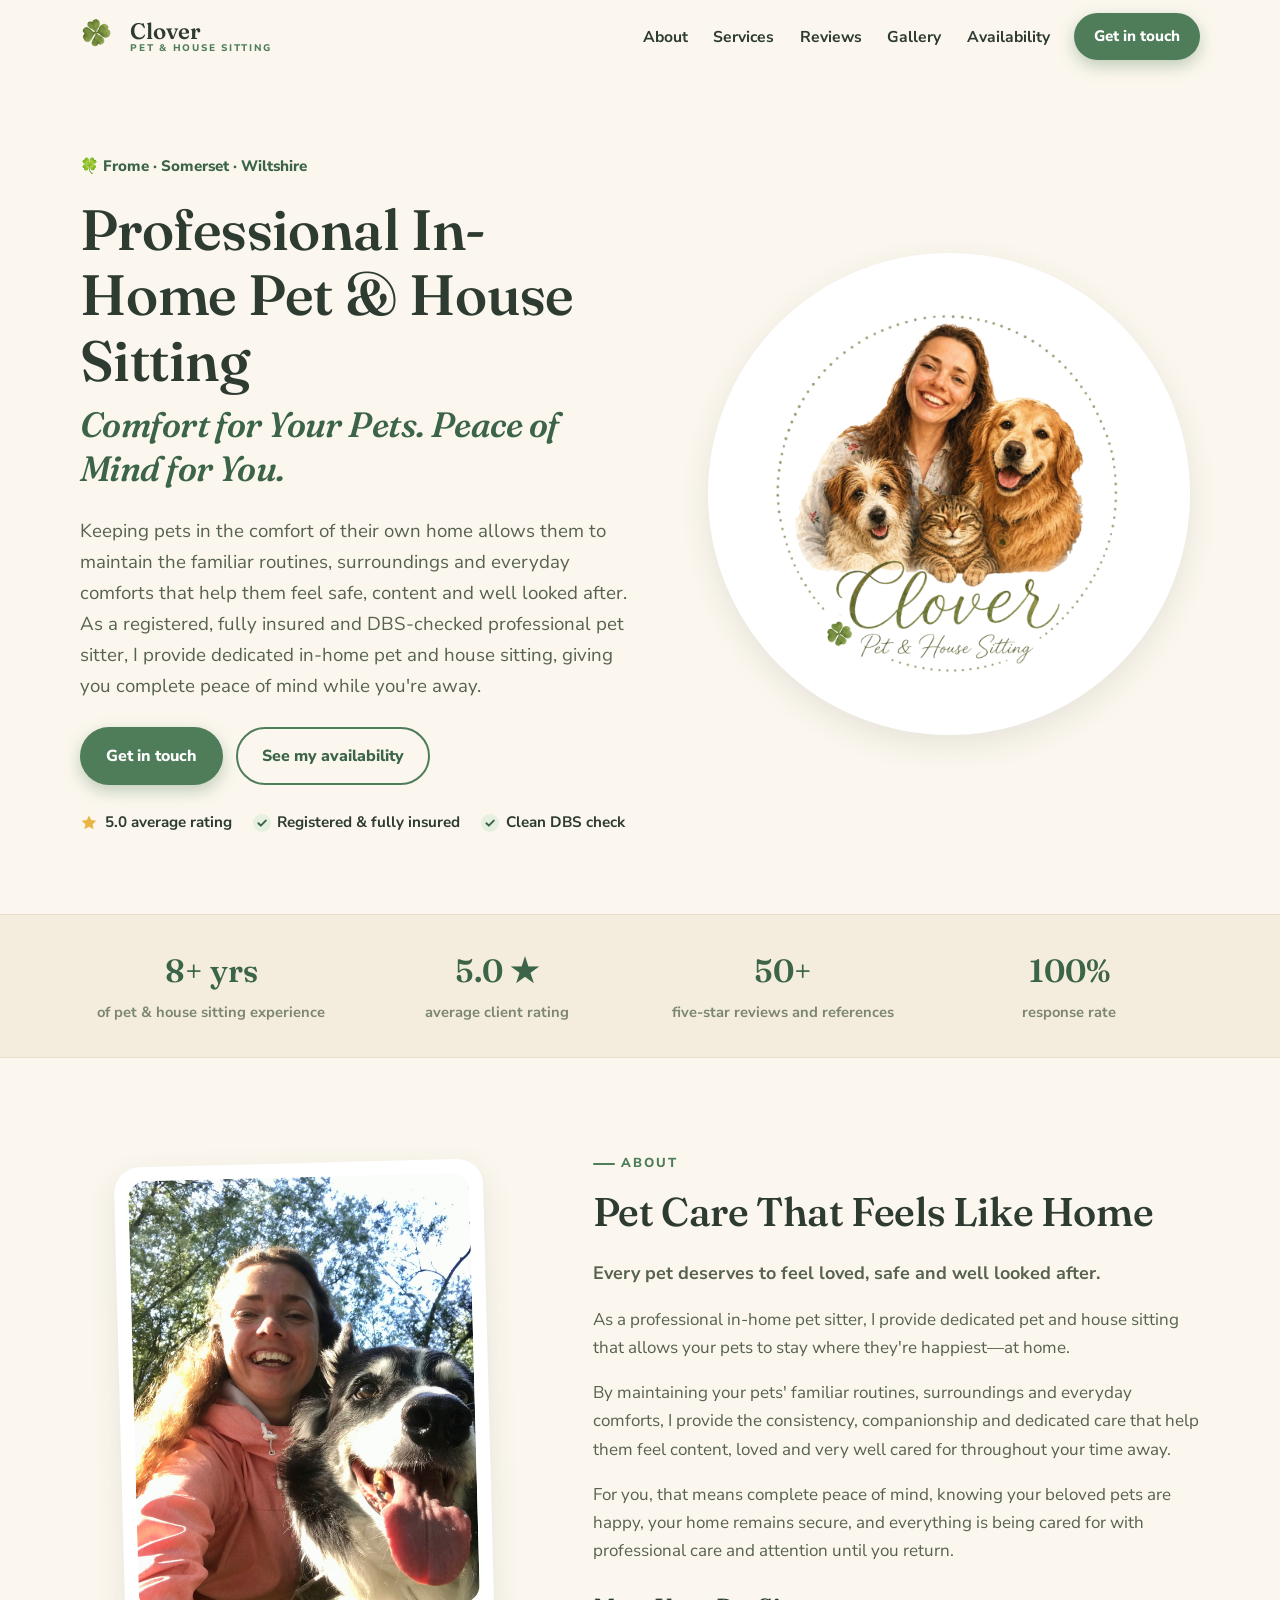
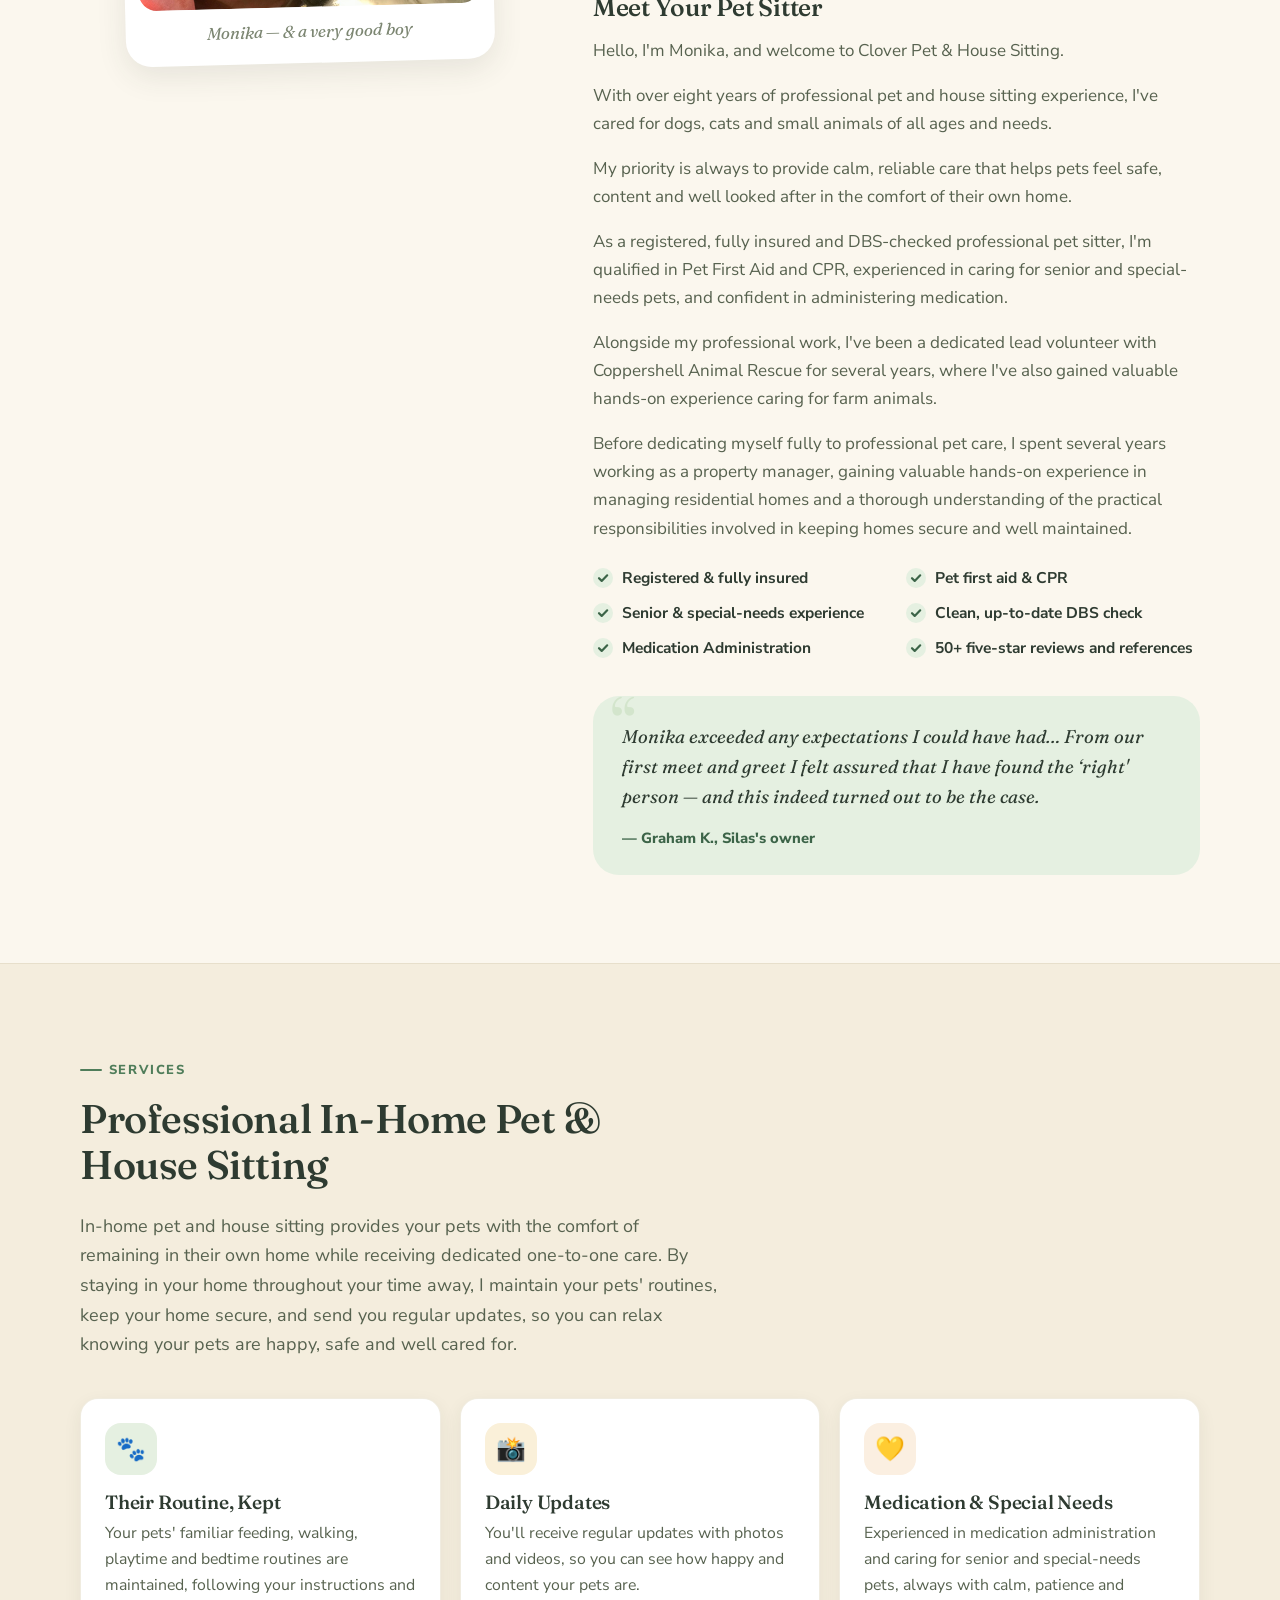
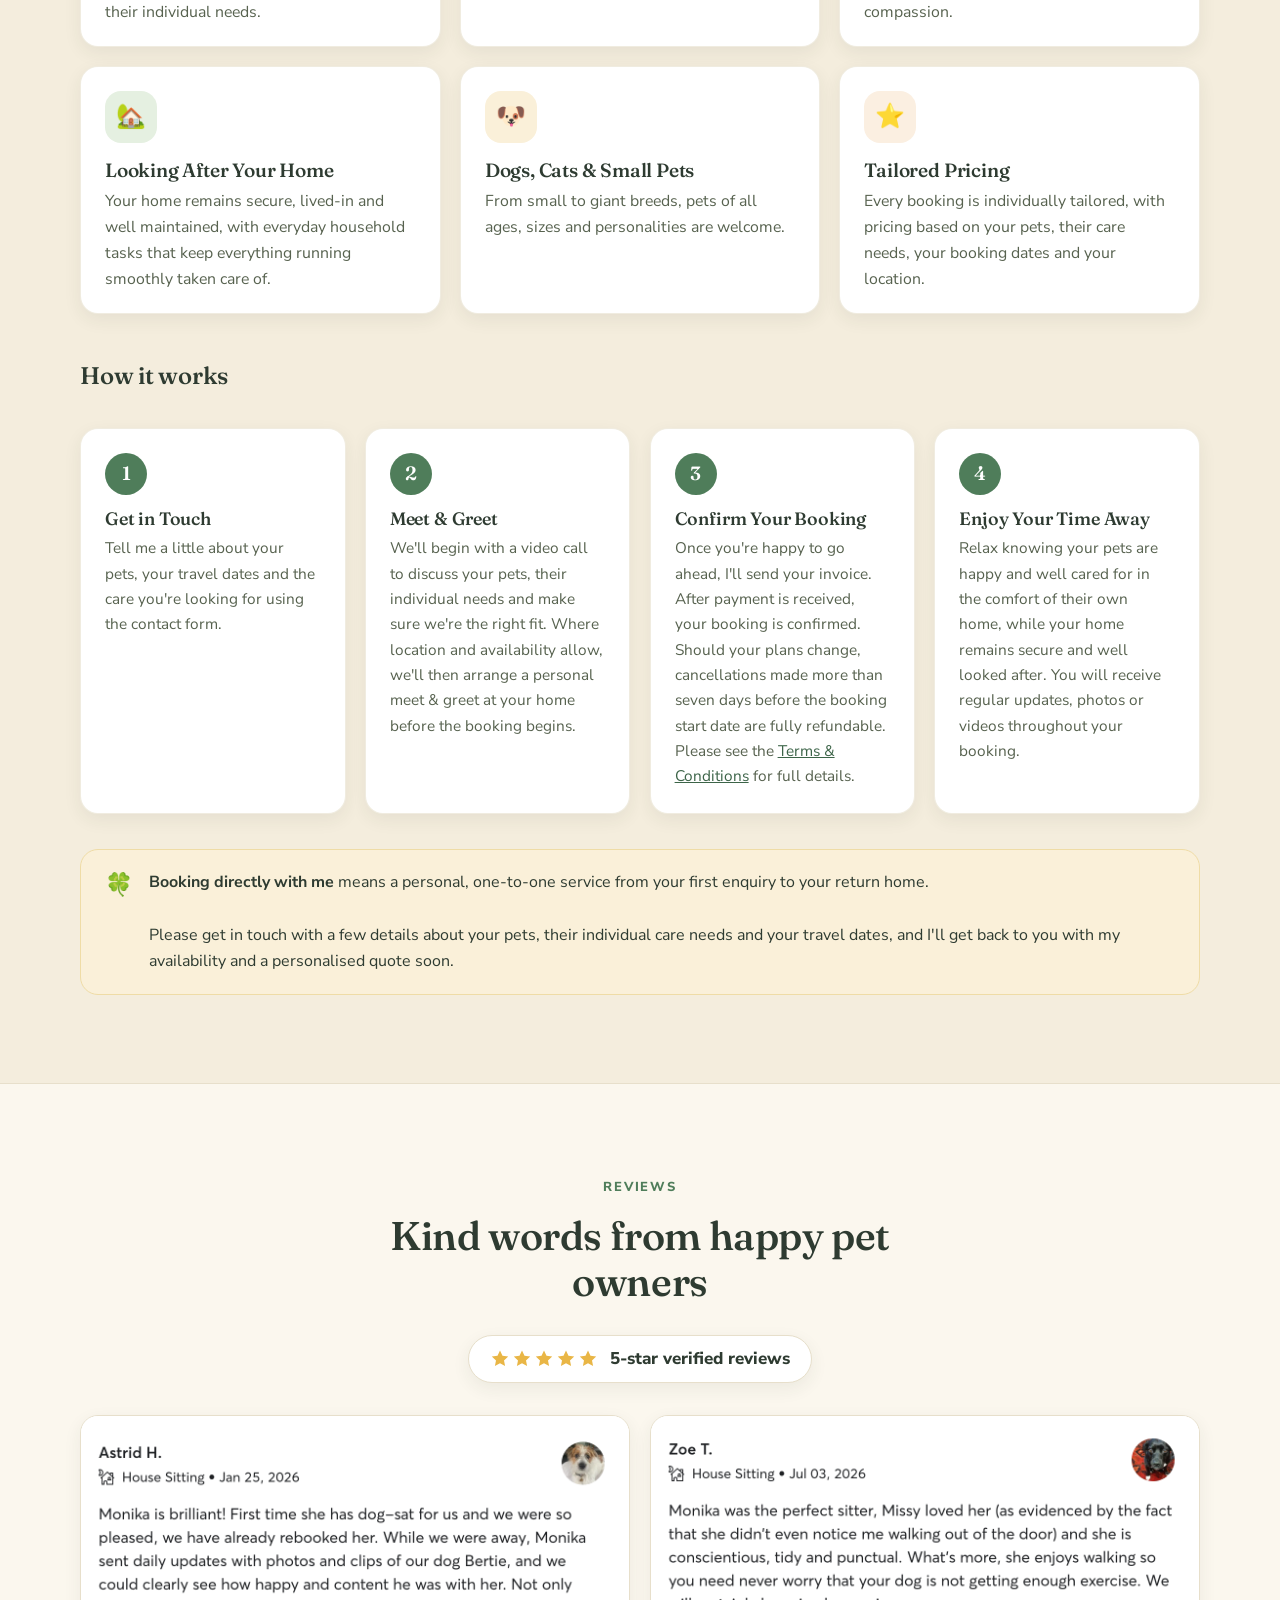
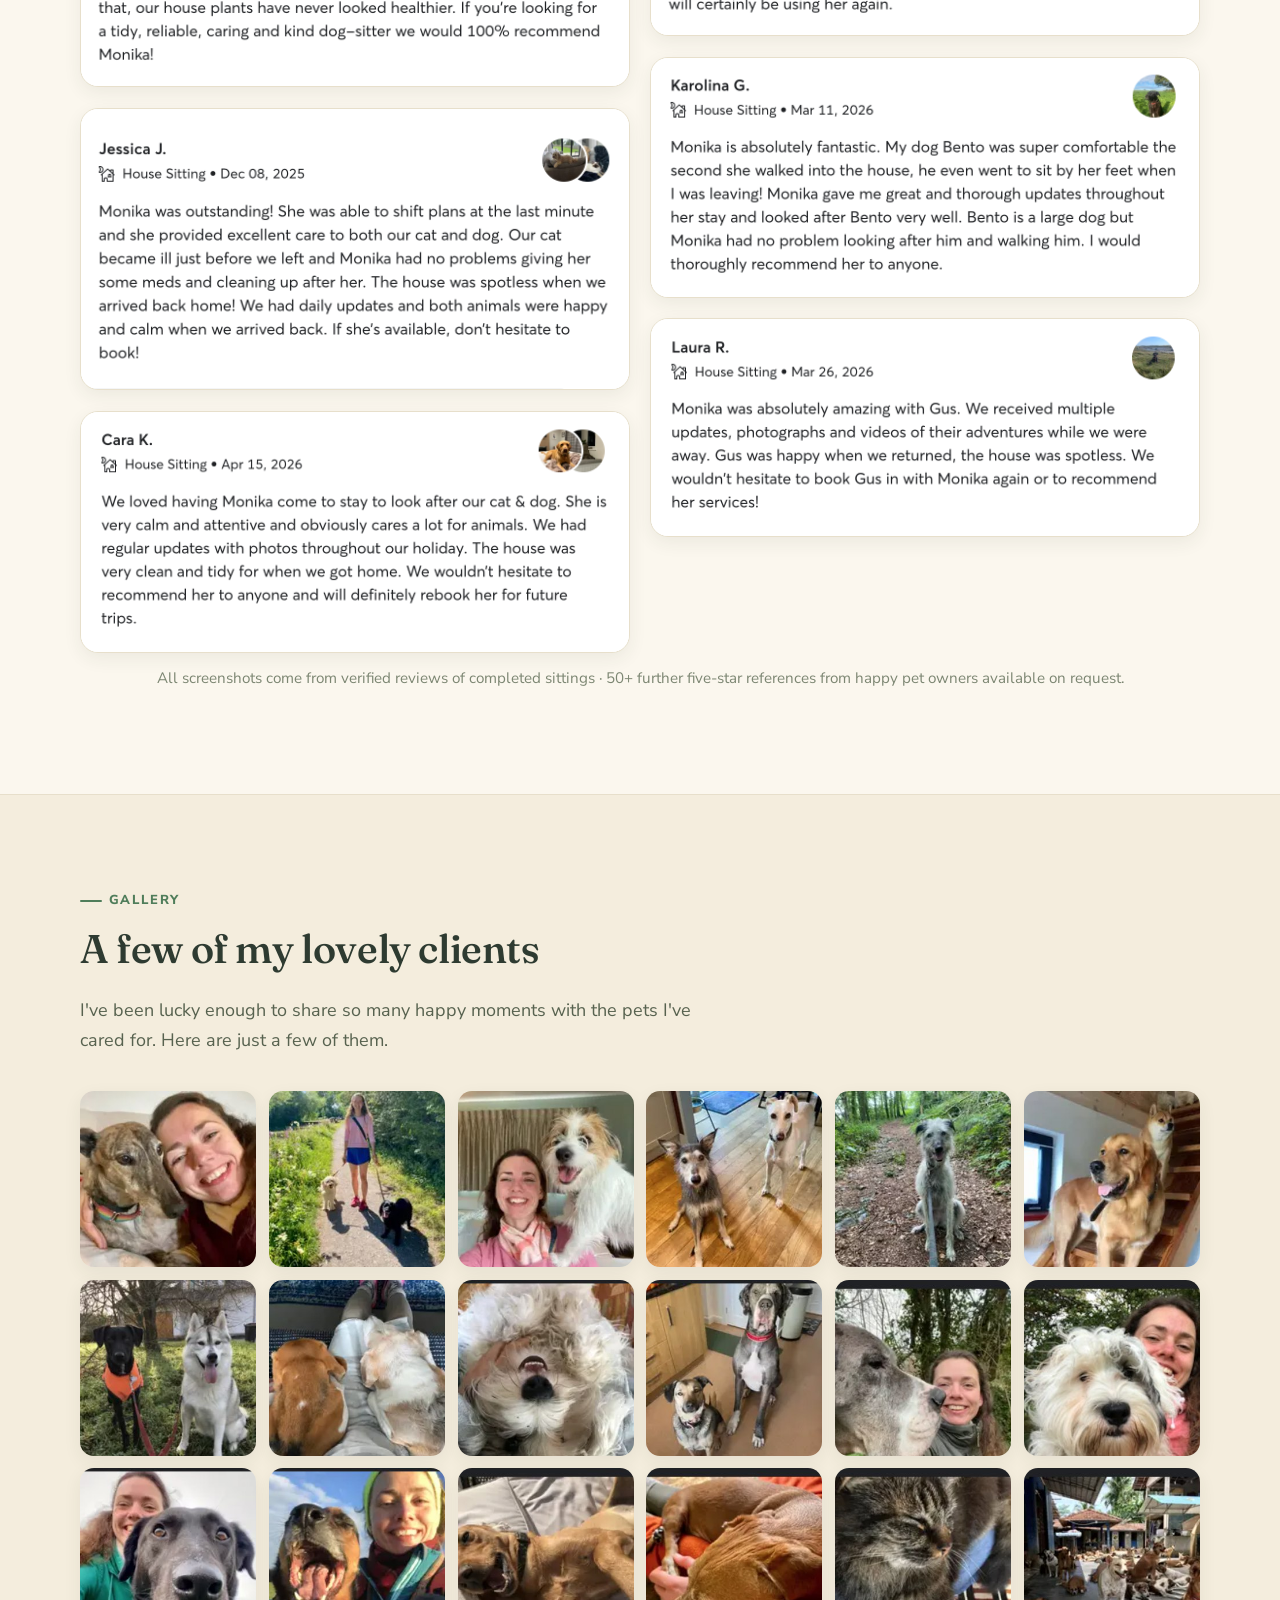
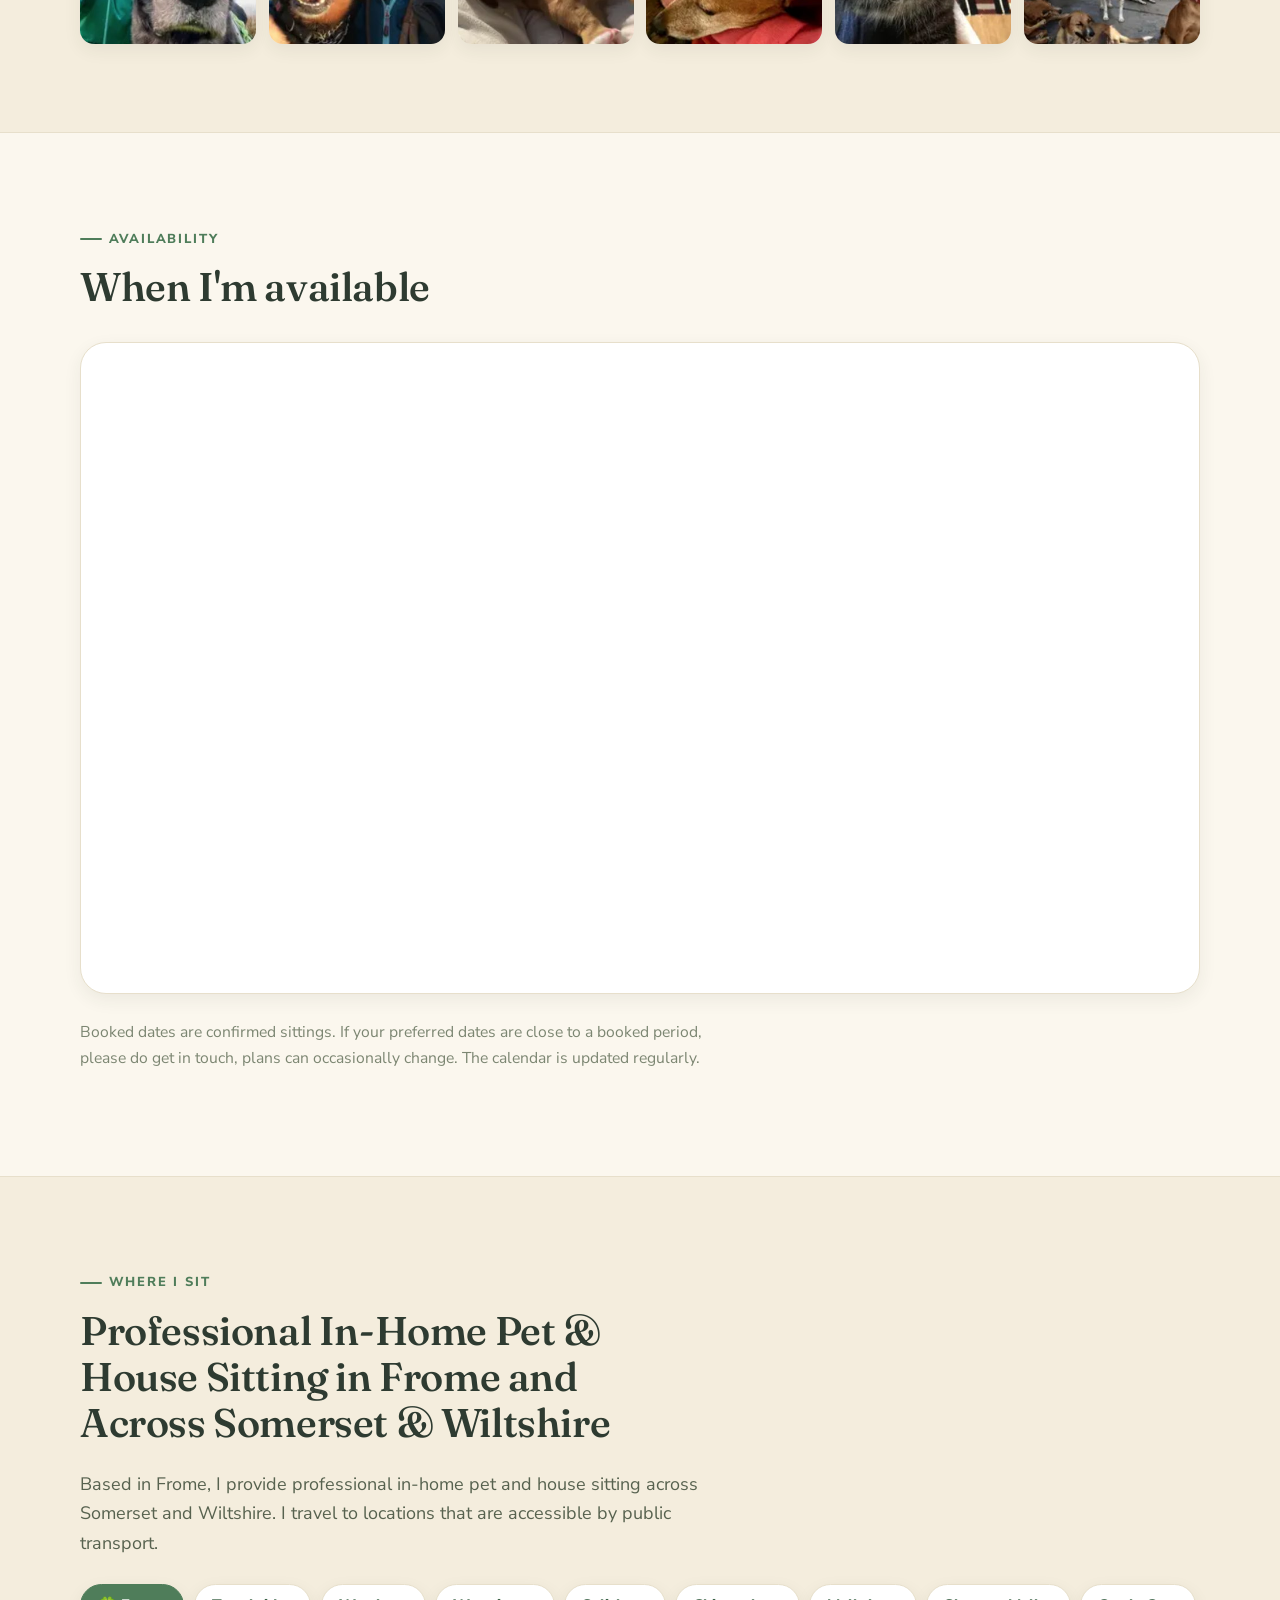
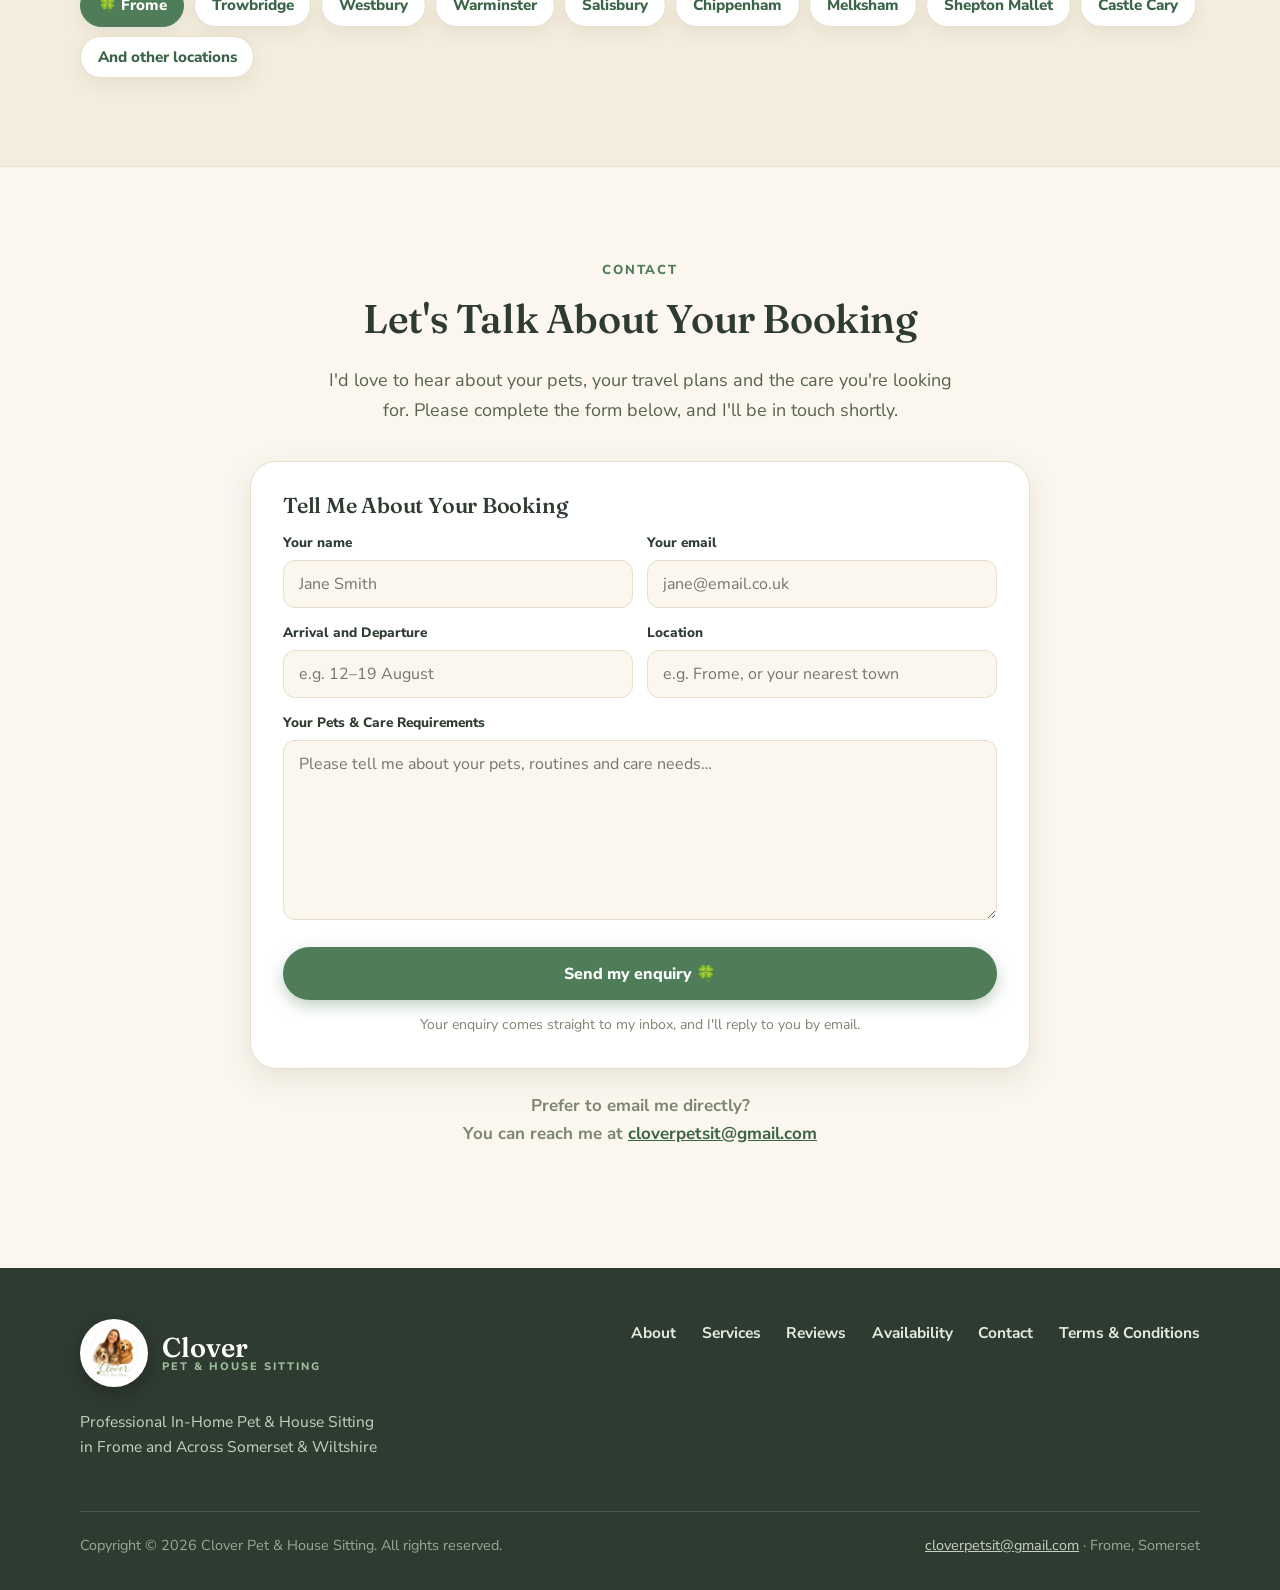
==== commit 0d581c66: "Contact form: submit via Netlify Forms instead of mailto The enquiry form used to open the visitor's" ====
--- a/index.html
+++ b/index.html
@@ -324,7 +324,9 @@
           <p class="section-lead">I'd love to hear about your pets, your travel plans and the care you're looking for. Please complete the form below, and I'll be in touch shortly.</p>
         </div>
         <div class="contact-grid">
-          <form class="enquiry" id="enquiry-form" novalidate>
+          <form class="enquiry" id="enquiry-form" name="enquiry" method="POST" data-netlify="true" netlify-honeypot="bot-field" novalidate>
+            <input type="hidden" name="subject" value="New enquiry from cloverpetsitting.com">
+            <p class="hp-field" aria-hidden="true"><label>Don't fill this out if you're human: <input name="bot-field" tabindex="-1" autocomplete="off"></label></p>
             <h3>Tell Me About Your Booking</h3>
             <div class="form-grid">
               <div class="field"><label for="f-name">Your name</label><input id="f-name" name="name" autocomplete="name" required placeholder="Jane Smith"></div>
@@ -334,8 +336,13 @@
               <div class="field full"><label for="f-details">Your Pets &amp; Care Requirements</label><textarea id="f-details" name="details" required placeholder="Please tell me about your pets, routines and care needs…"></textarea></div>
             </div>
             <button class="btn btn-primary" type="submit">Send my enquiry 🍀</button>
-            <p class="form-hint">The form opens your email app with everything pre-filled — nothing is sent until you press <em>Send</em> there.</p>
+            <p class="form-error" id="enquiry-error" role="alert" hidden>Sorry, your enquiry couldn't be sent. Please try again, or email me directly at <a href="mailto:cloverpetsit@gmail.com">cloverpetsit@gmail.com</a></p>
+            <p class="form-hint">Your enquiry comes straight to my inbox, and I'll reply to you by email.</p>
           </form>
+          <div class="enquiry enquiry-thanks" id="enquiry-thanks" role="status" tabindex="-1" hidden>
+            <h3>Thank you! 🍀</h3>
+            <p>Your enquiry has been sent. I'll be in touch shortly.</p>
+          </div>
           <p class="direct-email">Prefer to email me directly?<br>You can reach me at <a href="mailto:cloverpetsit@gmail.com">cloverpetsit@gmail.com</a></p>
         </div>
       </div>
--- a/css/styles.css
+++ b/css/styles.css
@@ -476,6 +476,17 @@
 .form-hint { font-size: 0.88rem; color: var(--muted); margin: 0.8rem 0 0; text-align: center; }
 .direct-email { margin: 1.4rem 0 0; text-align: center; color: var(--muted); font-weight: 700; }
 .direct-email a { color: var(--clover-deep); }
+.hp-field { display: none; }
+.form-error {
+  margin: 0.9rem 0 0; padding: 0.7rem 0.95rem; border-radius: 12px;
+  background: #FBEAE4; color: #8A3B22; font-size: 0.92rem; font-weight: 700; text-align: center;
+}
+.form-error a { color: inherit; }
+.enquiry .btn:disabled { opacity: 0.7; cursor: progress; }
+.enquiry-thanks { text-align: center; }
+.enquiry-thanks:focus { outline: none; }
+.enquiry-thanks p { margin: 0; font-size: 1.05rem; }
+[hidden] { display: none !important; }
 @media (max-width: 880px) {
   .form-grid { grid-template-columns: 1fr; }
 }
